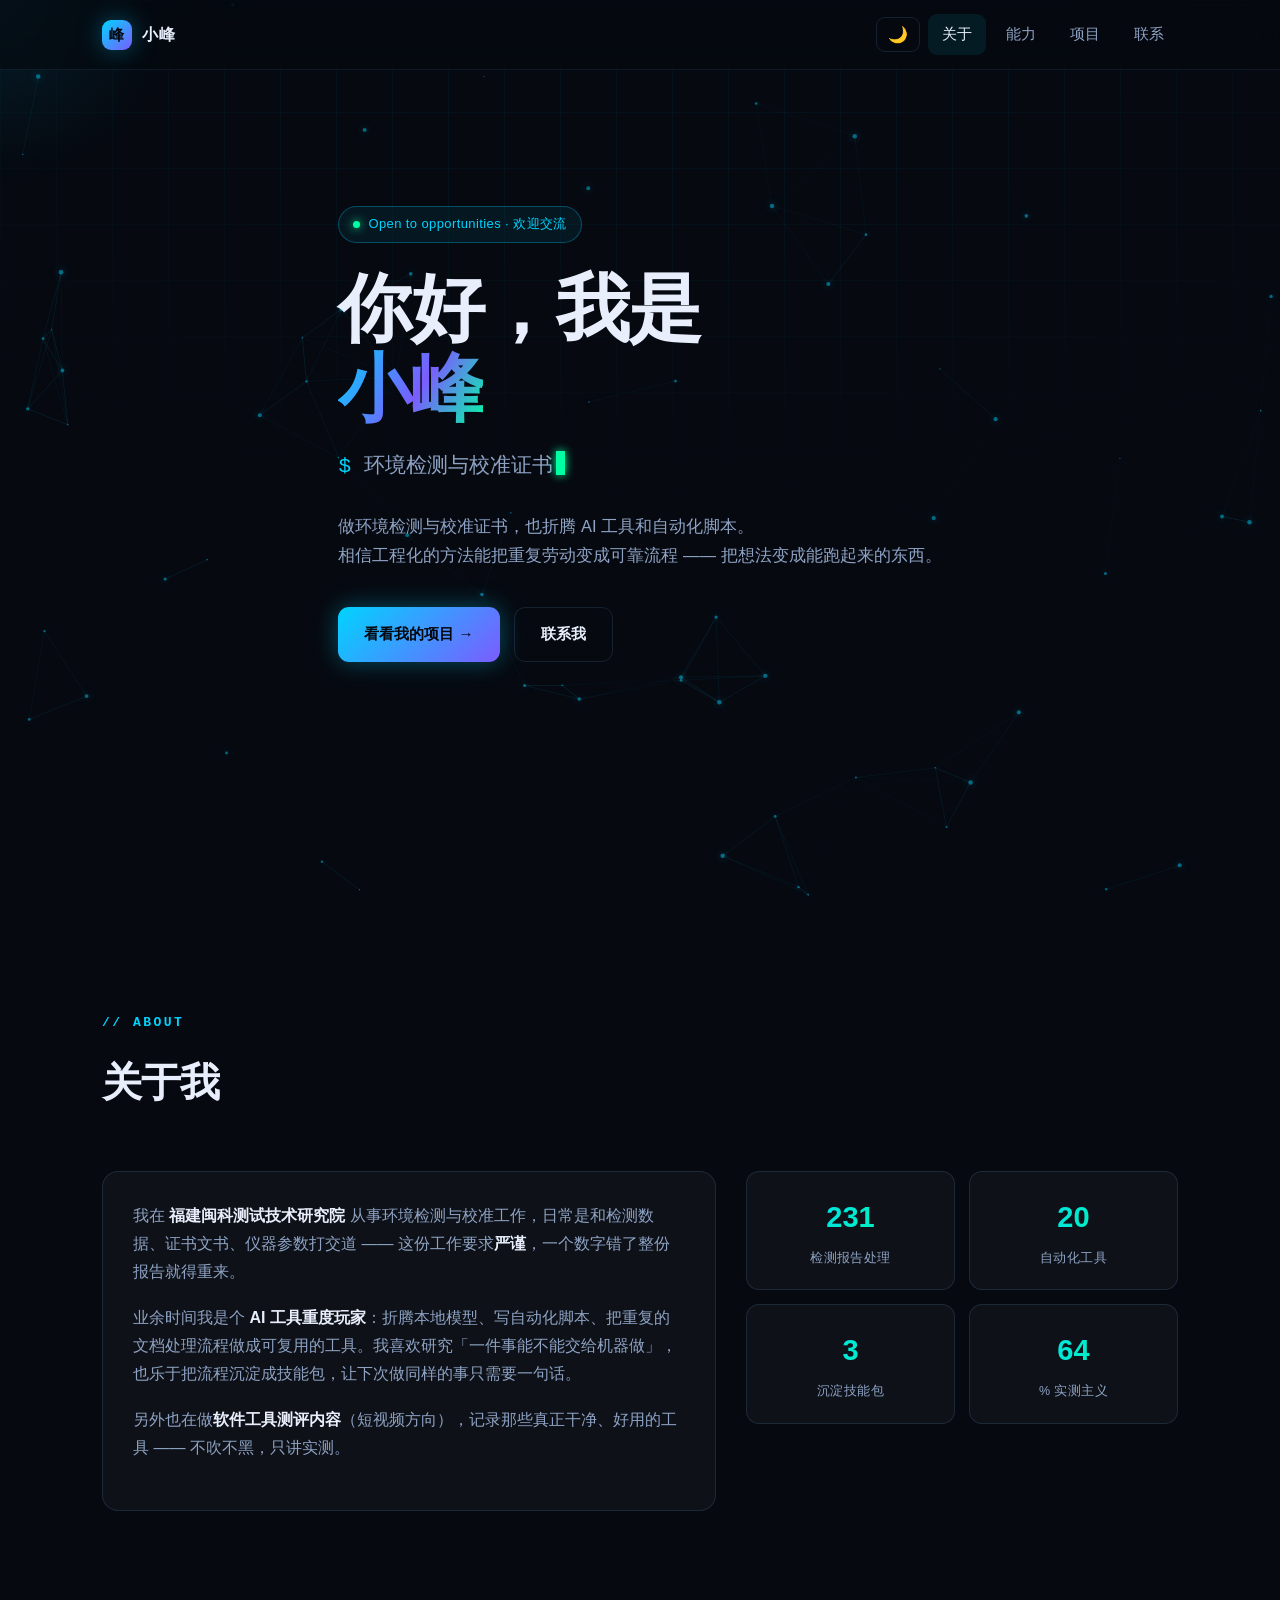
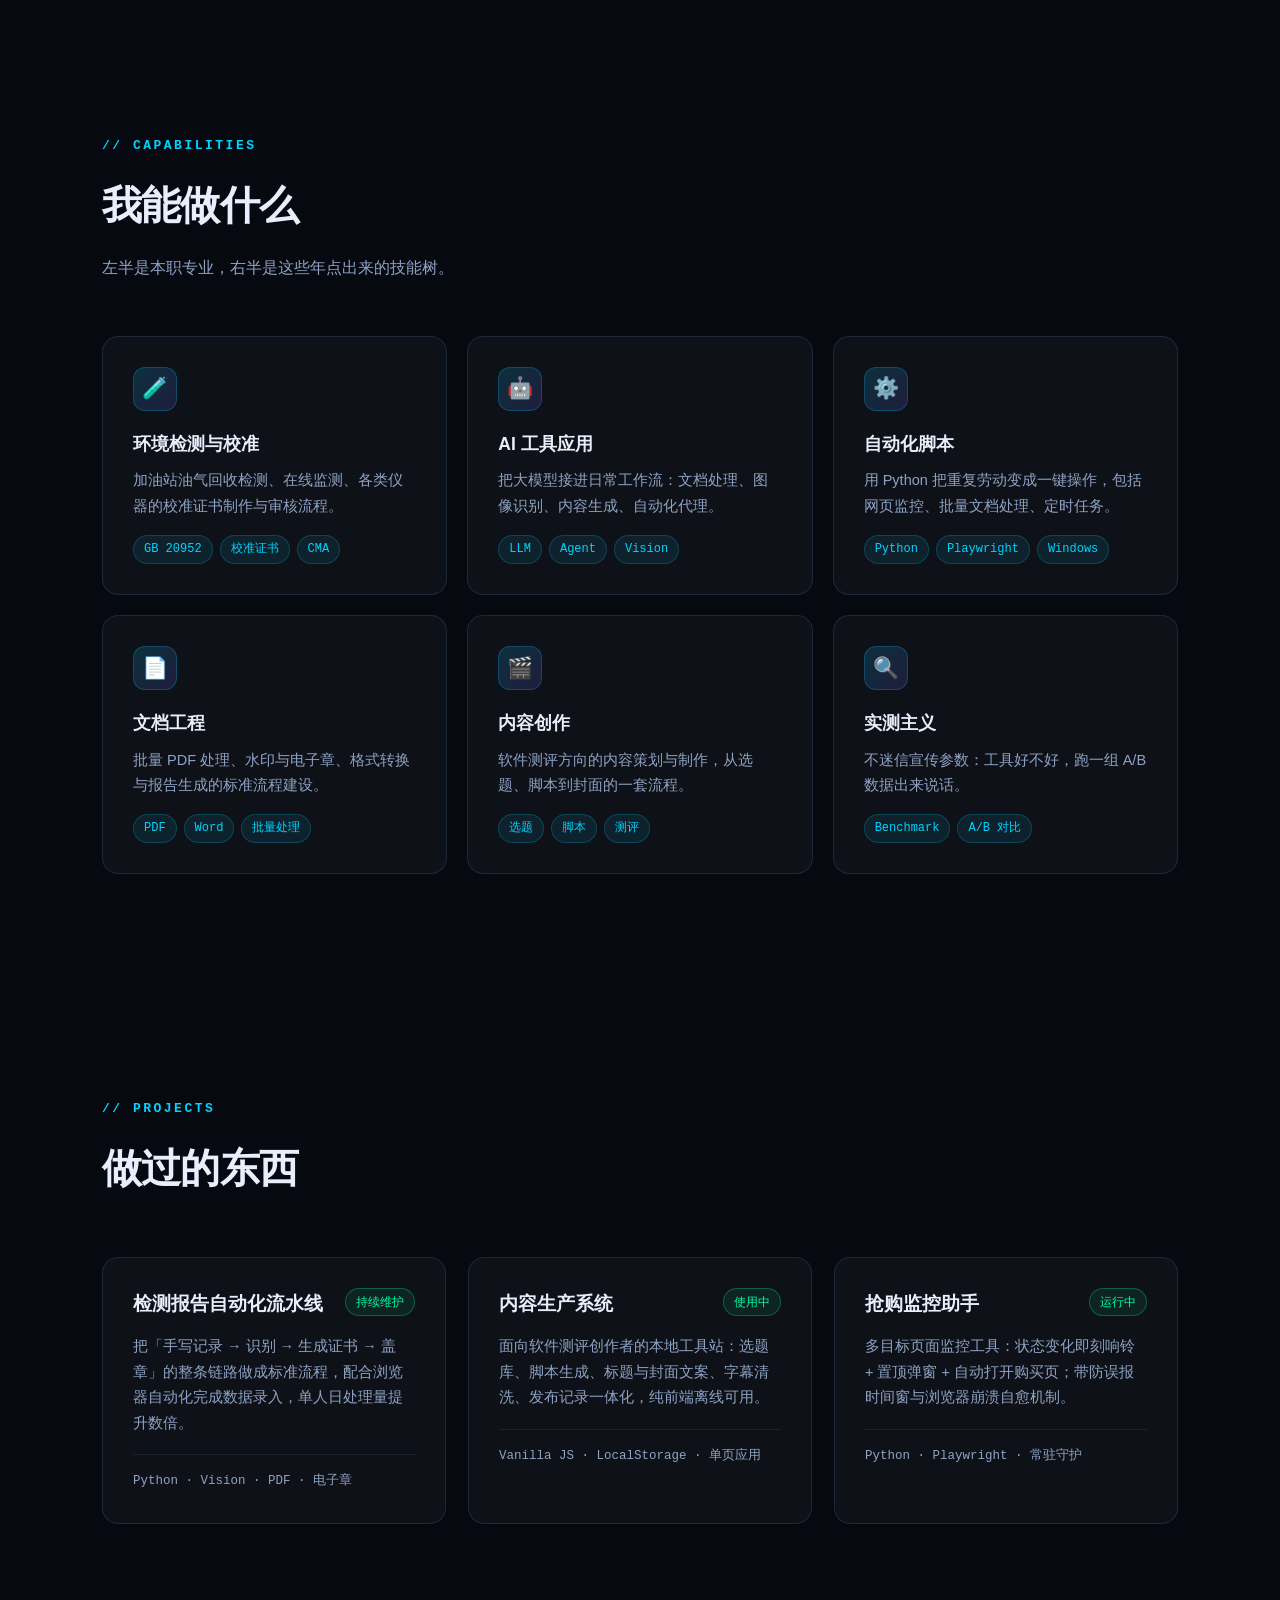
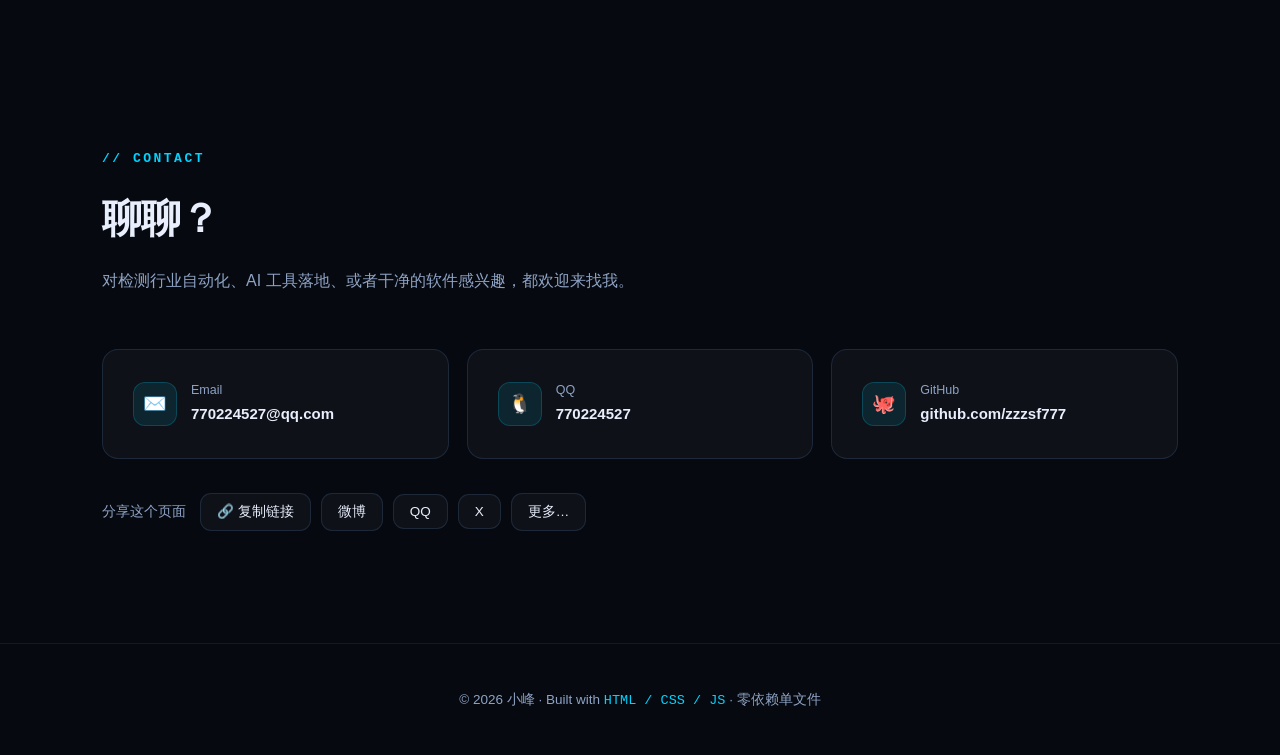
==== index.html @ 06a6c721 "feat: batch1 - real contact, back-to-top, share buttons, theme toggle, preloader" ====
<!doctype html>
<html lang="zh-CN">
<head>
<meta charset="utf-8">
<meta name="viewport" content="width=device-width, initial-scale=1">
<!-- ============================================================
     修改第 1 处：浏览器标签标题 + 搜索描述
     ============================================================ -->
<title>小峰 · 个人主页</title>
<meta name="description" content="环境检测工程师 · AI 工具实践者 · 内容创作者">
<meta name="theme-color" content="#060910">
<meta property="og:type" content="website">
<meta property="og:title" content="小峰 · 个人主页">
<meta property="og:description" content="环境检测工程师 · AI 工具实践者 · 内容创作者">
<meta name="twitter:card" content="summary">
<link rel="icon" href="data:image/svg+xml,<svg xmlns='http://www.w3.org/2000/svg' viewBox='0 0 100 100'><defs><linearGradient id='g' x1='0' y1='0' x2='1' y2='1'><stop offset='0' stop-color='%2300d4ff'/><stop offset='1' stop-color='%237b5cff'/></linearGradient></defs><rect width='100' height='100' rx='22' fill='url(%23g)'/><text x='50' y='73' font-size='64' font-family='Arial,sans-serif' font-weight='bold' text-anchor='middle' fill='%230a0e1a'>F</text></svg>">

<style>
/* ============================================================
   配色：改这里可以一键换主题色
   ============================================================ */
:root{
  --bg:#060910;
  --bg-soft:#0b1120;
  --card:rgba(255,255,255,.035);
  --card-brd:rgba(120,180,255,.14);
  --txt:#e8eefc;
  --txt-dim:#8ea3c4;
  --c1:#00d4ff;      /* 主色：青蓝 */
  --c2:#7b5cff;      /* 副色：紫 */
  --c3:#00ffa3;      /* 点缀：荧光绿 */
  --glow:0 0 24px rgba(0,212,255,.35);
  --radius:16px;
}
*{margin:0;padding:0;box-sizing:border-box}
html{scroll-behavior:smooth}
body{
  background:var(--bg);color:var(--txt);
  font-family:-apple-system,BlinkMacSystemFont,"Segoe UI","Microsoft YaHei","PingFang SC",sans-serif;
  line-height:1.75;overflow-x:hidden;position:relative;
}
canvas#bg{position:fixed;inset:0;z-index:0;opacity:.75}
.grid-overlay{
  position:fixed;inset:0;z-index:0;pointer-events:none;
  background-image:linear-gradient(rgba(0,212,255,.045) 1px,transparent 1px),
                   linear-gradient(90deg,rgba(0,212,255,.045) 1px,transparent 1px);
  background-size:56px 56px;
  mask-image:radial-gradient(ellipse 80% 60% at 50% 0%,#000 40%,transparent 100%);
  -webkit-mask-image:radial-gradient(ellipse 80% 60% at 50% 0%,#000 40%,transparent 100%);
}
.cursor-glow{
  position:fixed;width:420px;height:420px;border-radius:50%;pointer-events:none;z-index:1;
  background:radial-gradient(circle,rgba(0,212,255,.10),transparent 62%);
  transform:translate(-50%,-50%);transition:opacity .4s;
}
/* 顶部滚动进度条 */
.progress{position:fixed;top:0;left:0;height:2px;z-index:99;
  background:linear-gradient(90deg,var(--c1),var(--c2));width:0;
  box-shadow:0 0 12px rgba(0,212,255,.7)}
/* 导航 */
header{position:fixed;top:0;left:0;right:0;z-index:50;
  backdrop-filter:blur(14px);-webkit-backdrop-filter:blur(14px);
  background:rgba(6,9,16,.62);border-bottom:1px solid rgba(120,180,255,.10)}
nav{max-width:1120px;margin:0 auto;padding:14px 22px;display:flex;align-items:center;justify-content:space-between}
.logo{display:flex;align-items:center;gap:10px;font-weight:700;letter-spacing:.5px}
.logo .mark{width:30px;height:30px;border-radius:9px;display:grid;place-items:center;
  background:linear-gradient(135deg,var(--c1),var(--c2));color:#04070d;font-weight:900;font-size:15px;
  box-shadow:var(--glow)}
.nav-links{display:flex;gap:6px}
.nav-links a{color:var(--txt-dim);text-decoration:none;font-size:14.5px;padding:8px 14px;border-radius:9px;
  transition:.25s;position:relative}
.nav-links a:hover,.nav-links a.active{color:var(--txt);background:rgba(0,212,255,.09)}
.wrap{max-width:1120px;margin:0 auto;padding:0 22px;position:relative;z-index:2}
section{padding:112px 0;position:relative}
/* Hero */
.hero{min-height:100vh;display:flex;align-items:center;padding-top:80px}
.badge{display:inline-flex;align-items:center;gap:8px;font-size:13px;color:var(--c1);
  border:1px solid rgba(0,212,255,.30);background:rgba(0,212,255,.07);
  padding:6px 14px;border-radius:999px;margin-bottom:26px;letter-spacing:.4px}
.badge .dot{width:7px;height:7px;border-radius:50%;background:var(--c3);
  box-shadow:0 0 10px var(--c3);animation:pulse 2s infinite}
@keyframes pulse{0%,100%{opacity:1}50%{opacity:.35}}
h1{font-size:clamp(42px,7vw,74px);line-height:1.08;font-weight:800;letter-spacing:-1.5px}
h1 .grad{background:linear-gradient(120deg,var(--c1),var(--c2) 55%,var(--c3));
  -webkit-background-clip:text;background-clip:text;-webkit-text-fill-color:transparent}
.typed-line{margin-top:20px;font-size:clamp(16px,2.4vw,21px);color:var(--txt-dim);
  font-family:ui-monospace,SFMono-Regular,Menlo,Consolas,monospace;min-height:34px}
.typed-line .prompt{color:var(--c1)}
.caret{display:inline-block;width:9px;height:1.15em;background:var(--c3);vertical-align:-3px;
  margin-left:3px;animation:blink 1s steps(1) infinite;box-shadow:0 0 10px var(--c3)}
@keyframes blink{50%{opacity:0}}
.hero p.lead{margin-top:26px;max-width:620px;color:var(--txt-dim);font-size:16.5px}
.cta{margin-top:38px;display:flex;gap:14px;flex-wrap:wrap}
.btn{padding:13px 26px;border-radius:11px;text-decoration:none;font-size:15px;font-weight:600;
  transition:.28s;display:inline-flex;align-items:center;gap:9px;cursor:pointer;border:none;font-family:inherit}
.btn-primary{background:linear-gradient(135deg,var(--c1),var(--c2));color:#04070d;box-shadow:var(--glow)}
.btn-primary:hover{transform:translateY(-3px);box-shadow:0 0 34px rgba(0,212,255,.55)}
.btn-ghost{background:transparent;color:var(--txt);border:1px solid var(--card-brd)}
.btn-ghost:hover{border-color:var(--c1);color:var(--c1);transform:translateY(-3px)}
/* 通用标题 */
.sec-head{margin-bottom:54px}
.sec-tag{font-size:13px;letter-spacing:2.5px;color:var(--c1);text-transform:uppercase;font-weight:700;
  font-family:ui-monospace,monospace}
h2{font-size:clamp(28px,4.2vw,40px);font-weight:800;margin-top:12px;letter-spacing:-.8px}
.sec-head p{color:var(--txt-dim);margin-top:14px;max-width:600px}
/* 卡片通用 */
.card{background:var(--card);border:1px solid var(--card-brd);border-radius:var(--radius);
  padding:30px;transition:.35s;position:relative;overflow:hidden}
.card::before{content:"";position:absolute;inset:0;border-radius:inherit;opacity:0;transition:.35s;
  background:radial-gradient(340px circle at var(--mx,50%) var(--my,50%),rgba(0,212,255,.11),transparent 62%)}
.card:hover::before{opacity:1}
.card:hover{border-color:rgba(0,212,255,.42);transform:translateY(-5px)}
/* 关于 */
.about-grid{display:grid;grid-template-columns:1.35fr .95fr;gap:30px;align-items:start}
.about-text p{color:var(--txt-dim);margin-bottom:18px}
.about-text strong{color:var(--txt);font-weight:600}
.stats{display:grid;grid-template-columns:1fr 1fr;gap:14px}
.stat{background:var(--card);border:1px solid var(--card-brd);border-radius:13px;padding:20px;text-align:center}
.stat .num{font-size:29px;font-weight:800;
  background:linear-gradient(120deg,var(--c1),var(--c3));-webkit-background-clip:text;background-clip:text;
  -webkit-text-fill-color:transparent}
.stat .lab{font-size:12.5px;color:var(--txt-dim);margin-top:5px;letter-spacing:.4px}
/* 技能网格 */
.skills{display:grid;grid-template-columns:repeat(auto-fit,minmax(255px,1fr));gap:20px}
.skill .ico{width:44px;height:44px;border-radius:12px;display:grid;place-items:center;margin-bottom:18px;
  background:linear-gradient(135deg,rgba(0,212,255,.16),rgba(123,92,255,.16));
  border:1px solid rgba(0,212,255,.22);font-size:21px}
.skill h3{font-size:17.5px;margin-bottom:9px;font-weight:700}
.skill p{color:var(--txt-dim);font-size:14.5px}
.tags{margin-top:16px;display:flex;gap:7px;flex-wrap:wrap}
.tag{font-size:12px;color:var(--c1);background:rgba(0,212,255,.09);border:1px solid rgba(0,212,255,.20);
  padding:3px 10px;border-radius:999px;font-family:ui-monospace,monospace}
/* 项目 */
.projects{display:grid;grid-template-columns:repeat(auto-fit,minmax(300px,1fr));gap:22px}
.proj .head{display:flex;justify-content:space-between;align-items:start;gap:12px;margin-bottom:14px}
.proj h3{font-size:18.5px;font-weight:700}
.proj .status{font-size:11.5px;color:var(--c3);border:1px solid rgba(0,255,163,.28);
  background:rgba(0,255,163,.08);padding:3px 10px;border-radius:999px;white-space:nowrap}
.proj p{color:var(--txt-dim);font-size:14.5px}
.proj .stack{margin-top:18px;padding-top:16px;border-top:1px solid rgba(120,180,255,.11);
  font-size:12.5px;color:var(--txt-dim);font-family:ui-monospace,monospace}
/* 联系 */
.contact-grid{display:grid;grid-template-columns:repeat(auto-fit,minmax(230px,1fr));gap:18px;margin-top:34px}
.contact-item{display:flex;align-items:center;gap:14px;text-decoration:none;color:inherit}
.contact-item .ci{width:44px;height:44px;border-radius:12px;display:grid;place-items:center;font-size:19px;
  background:rgba(0,212,255,.10);border:1px solid rgba(0,212,255,.20)}
.contact-item .cl{font-size:12.5px;color:var(--txt-dim)}
.contact-item .cv{font-size:15px;font-weight:600}
/* 页脚 */
footer{border-top:1px solid rgba(120,180,255,.10);padding:44px 0;text-align:center;
  color:var(--txt-dim);font-size:13.5px;position:relative;z-index:2}
footer .mono{font-family:ui-monospace,monospace;color:var(--c1)}
/* 滚动出现 */
.reveal{opacity:0;transform:translateY(34px);transition:opacity .8s cubic-bezier(.16,1,.3,1),transform .8s cubic-bezier(.16,1,.3,1)}
.reveal.in{opacity:1;transform:none}
/* 响应式 */
/* 移动端汉堡菜单 */
.nav-toggle{display:none;background:none;border:1px solid var(--card-brd);border-radius:9px;
  padding:8px 10px;cursor:pointer;flex-direction:column;gap:4px;align-items:center;
  transition:border-color .25s}
.nav-toggle span{display:block;width:18px;height:2px;background:var(--txt);border-radius:2px;
  transition:transform .25s,opacity .25s}
.nav-toggle.open{border-color:var(--c1)}
.nav-toggle.open span:nth-child(1){transform:translateY(6px) rotate(45deg)}
.nav-toggle.open span:nth-child(2){opacity:0}
.nav-toggle.open span:nth-child(3){transform:translateY(-6px) rotate(-45deg)}
@media(max-width:860px){
  .about-grid{grid-template-columns:1fr}
  .nav-toggle{display:flex}
  .nav-links{position:fixed;top:58px;left:0;right:0;flex-direction:column;gap:2px;
    background:rgba(6,9,16,.97);backdrop-filter:blur(16px);-webkit-backdrop-filter:blur(16px);
    border-bottom:1px solid var(--card-brd);padding:12px 18px 18px;
    transform:translateY(-14px);opacity:0;pointer-events:none;transition:.28s}
  .nav-links.open{transform:none;opacity:1;pointer-events:auto}
  .nav-links a{padding:13px 14px;font-size:15.5px}
  section{padding:82px 0}
  .cursor-glow{display:none}
}

/* ==================== 批1 新增样式 ==================== */
/* 首屏加载动画 */
.loader{position:fixed;inset:0;z-index:999;background:var(--bg);display:grid;place-items:center;
  transition:opacity .65s ease,visibility .65s}
.loader.hide{opacity:0;visibility:hidden}
.loader-inner{text-align:center}
.loader-mark{width:74px;height:74px;margin:0 auto 20px;border-radius:20px;display:grid;place-items:center;
  font-size:36px;font-weight:900;color:#04070d;letter-spacing:-1px;
  background:linear-gradient(135deg,var(--c1),var(--c2));box-shadow:0 0 44px rgba(0,212,255,.45);
  animation:loaderPulse 1.4s ease-in-out infinite}
@keyframes loaderPulse{0%,100%{transform:scale(1);opacity:1}50%{transform:scale(.93);opacity:.75}}
.loader-bar{width:170px;height:3px;background:rgba(120,180,255,.16);border-radius:3px;overflow:hidden;margin:0 auto}
.loader-bar span{display:block;height:100%;width:0;
  background:linear-gradient(90deg,var(--c1),var(--c2),var(--c3));animation:loaderFill 1.1s ease-out forwards}
@keyframes loaderFill{to{width:100%}}
.loader-tip{margin-top:14px;font-size:11.5px;letter-spacing:3.5px;color:var(--txt-dim);
  font-family:ui-monospace,monospace}

/* 回到顶部 */
.to-top{position:fixed;right:26px;bottom:26px;width:48px;height:48px;border-radius:14px;border:none;
  background:linear-gradient(135deg,var(--c1),var(--c2));color:#04070d;font-size:21px;font-weight:800;
  cursor:pointer;opacity:0;pointer-events:none;transform:translateY(16px);transition:.32s;
  z-index:45;box-shadow:var(--glow)}
.to-top.show{opacity:1;pointer-events:auto;transform:none}
.to-top:hover{transform:translateY(-3px)}

/* 主题切换 */
.theme-toggle{background:none;border:1px solid var(--card-brd);border-radius:9px;padding:7px 11px;
  font-size:16px;cursor:pointer;color:var(--txt);transition:.25s;margin-left:auto;margin-right:8px}
.theme-toggle:hover{border-color:var(--c1)}

/* 分享按钮组 */
.share-row{margin-top:34px;display:flex;align-items:center;gap:10px;flex-wrap:wrap}
.share-label{font-size:13.5px;color:var(--txt-dim);margin-right:4px}
.share-btn{background:var(--card);border:1px solid var(--card-brd);color:var(--txt);
  padding:9px 16px;border-radius:11px;font-size:13.5px;cursor:pointer;transition:.25s;font-family:inherit}
.share-btn:hover{border-color:var(--c1);color:var(--c1);transform:translateY(-2px)}

/* 浅色主题 */
body.light{
  --bg:#f4f7fc; --bg-soft:#e9eff8; --card:rgba(10,40,80,.035); --card-brd:rgba(20,90,180,.16);
  --txt:#0b1523; --txt-dim:#5b6b83;
  --c1:#0a7fd4; --c2:#5b3fd6; --c3:#00a878;
  --glow:0 0 22px rgba(10,127,212,.22);
}
body.light .grid-overlay{opacity:.55}
body.light .cursor-glow{background:radial-gradient(circle,rgba(10,127,212,.09),transparent 62%)}
body.light header{background:rgba(244,247,252,.82)}
body.light .loader-mark{color:#fff}
body.light .to-top,body.light .btn-primary{color:#fff}
body.light .logo .mark{color:#fff}
body.light .nav-links{background:rgba(244,247,252,.97)}
@media(max-width:860px){
  .to-top{right:16px;bottom:16px;width:44px;height:44px}
  .theme-toggle{margin-right:6px}
}
</style>
</head>
<body>

<canvas id="bg"></canvas>
<div class="grid-overlay"></div>
<div class="cursor-glow" id="glow"></div>
<div class="progress" id="prog"></div>

<!-- ============================================================
     导航：改文字 = 改下面的标签名
     ============================================================ -->
<header>
  <nav>
    <div class="logo"><span class="mark">峰</span><span>小峰</span></div>
    <button class="theme-toggle" id="themeToggle" aria-label="切换深浅主题" title="切换深浅主题">🌙</button>
    <button class="nav-toggle" id="navToggle" aria-label="打开菜单" aria-expanded="false">
      <span></span><span></span><span></span>
    </button>
    <div class="nav-links" id="navLinks">
      <a href="#about">关于</a>
      <a href="#skills">能力</a>
      <a href="#projects">项目</a>
      <a href="#contact">联系</a>
    </div>
  </nav>
</header>

<!-- ============================================================
     Hero 首屏
     ============================================================ -->
<section class="hero">
  <div class="wrap">
    <div class="badge"><span class="dot"></span>Open to opportunities · 欢迎交流</div>
    <h1>你好，我是<br><span class="grad">小峰</span></h1>

    <!-- 打字机：改下面的数组 = 改轮播的文字 -->
    <div class="typed-line"><span class="prompt">$</span> <span id="typed"></span><span class="caret"></span></div>

    <p class="lead">
      做环境检测与校准证书，也折腾 AI 工具和自动化脚本。<br>
      相信工程化的方法能把重复劳动变成可靠流程 —— 把想法变成能跑起来的东西。
    </p>

    <div class="cta">
      <!-- 改 href = 改按钮跳转；email 按钮建议改成 mailto:你的邮箱 -->
      <a class="btn btn-primary" href="#projects">看看我的项目 →</a>
      <a class="btn btn-ghost" href="#contact">联系我</a>
    </div>
  </div>
</section>

<!-- ============================================================
     关于
     ============================================================ -->
<section id="about">
  <div class="wrap">
    <div class="sec-head reveal">
      <div class="sec-tag">// About</div>
      <h2>关于我</h2>
    </div>
    <div class="about-grid">
      <div class="about-text card reveal">
        <p>我在 <strong>福建闽科测试技术研究院</strong> 从事环境检测与校准工作，日常是和检测数据、证书文书、仪器参数打交道 —— 这份工作要求<strong>严谨</strong>，一个数字错了整份报告就得重来。</p>
        <p>业余时间我是个 <strong>AI 工具重度玩家</strong>：折腾本地模型、写自动化脚本、把重复的文档处理流程做成可复用的工具。我喜欢研究「一件事能不能交给机器做」，也乐于把流程沉淀成技能包，让下次做同样的事只需要一句话。</p>
        <p>另外也在做<strong>软件工具测评内容</strong>（短视频方向），记录那些真正干净、好用的工具 —— 不吹不黑，只讲实测。</p>
      </div>
      <div class="stats reveal">
        <div class="stat"><div class="num" data-count="300">0</div><div class="lab">检测报告处理</div></div>
        <div class="stat"><div class="num" data-count="20">0</div><div class="lab">自动化工具</div></div>
        <div class="stat"><div class="num" data-count="3">0</div><div class="lab">沉淀技能包</div></div>
        <div class="stat"><div class="num" data-count="100">0</div><div class="lab">% 实测主义</div></div>
      </div>
    </div>
  </div>
</section>

<!-- ============================================================
     能力 / 技能
     ============================================================ -->
<section id="skills">
  <div class="wrap">
    <div class="sec-head reveal">
      <div class="sec-tag">// Capabilities</div>
      <h2>我能做什么</h2>
      <p>左半是本职专业，右半是这些年点出来的技能树。</p>
    </div>
    <div class="skills">
      <div class="card skill reveal">
        <div class="ico">🧪</div>
        <h3>环境检测与校准</h3>
        <p>加油站油气回收检测、在线监测、各类仪器的校准证书制作与审核流程。</p>
        <div class="tags"><span class="tag">GB 20952</span><span class="tag">校准证书</span><span class="tag">CMA</span></div>
      </div>
      <div class="card skill reveal">
        <div class="ico">🤖</div>
        <h3>AI 工具应用</h3>
        <p>把大模型接进日常工作流：文档处理、图像识别、内容生成、自动化代理。</p>
        <div class="tags"><span class="tag">LLM</span><span class="tag">Agent</span><span class="tag">Vision</span></div>
      </div>
      <div class="card skill reveal">
        <div class="ico">⚙️</div>
        <h3>自动化脚本</h3>
        <p>用 Python 把重复劳动变成一键操作，包括网页监控、批量文档处理、定时任务。</p>
        <div class="tags"><span class="tag">Python</span><span class="tag">Playwright</span><span class="tag">Windows</span></div>
      </div>
      <div class="card skill reveal">
        <div class="ico">📄</div>
        <h3>文档工程</h3>
        <p>批量 PDF 处理、水印与电子章、格式转换与报告生成的标准流程建设。</p>
        <div class="tags"><span class="tag">PDF</span><span class="tag">Word</span><span class="tag">批量处理</span></div>
      </div>
      <div class="card skill reveal">
        <div class="ico">🎬</div>
        <h3>内容创作</h3>
        <p>软件测评方向的内容策划与制作，从选题、脚本到封面的一套流程。</p>
        <div class="tags"><span class="tag">选题</span><span class="tag">脚本</span><span class="tag">测评</span></div>
      </div>
      <div class="card skill reveal">
        <div class="ico">🔍</div>
        <h3>实测主义</h3>
        <p>不迷信宣传参数：工具好不好，跑一组 A/B 数据出来说话。</p>
        <div class="tags"><span class="tag">Benchmark</span><span class="tag">A/B 对比</span></div>
      </div>
    </div>
  </div>
</section>

<!-- ============================================================
     项目
     ============================================================ -->
<section id="projects">
  <div class="wrap">
    <div class="sec-head reveal">
      <div class="sec-tag">// Projects</div>
      <h2>做过的东西</h2>
    </div>
    <div class="projects">
      <div class="card proj reveal">
        <div class="head"><h3>检测报告自动化流水线</h3><span class="status">持续维护</span></div>
        <p>把「手写记录 → 识别 → 生成证书 → 盖章」的整条链路做成标准流程，配合浏览器自动化完成数据录入，单人日处理量提升数倍。</p>
        <div class="stack">Python · Vision · PDF · 电子章</div>
      </div>
      <div class="card proj reveal">
        <div class="head"><h3>内容生产系统</h3><span class="status">使用中</span></div>
        <p>面向软件测评创作者的本地工具站：选题库、脚本生成、标题与封面文案、字幕清洗、发布记录一体化，纯前端离线可用。</p>
        <div class="stack">Vanilla JS · LocalStorage · 单页应用</div>
      </div>
      <div class="card proj reveal">
        <div class="head"><h3>抢购监控助手</h3><span class="status">运行中</span></div>
        <p>多目标页面监控工具：状态变化即刻响铃 + 置顶弹窗 + 自动打开购买页；带防误报时间窗与浏览器崩溃自愈机制。</p>
        <div class="stack">Python · Playwright · 常驻守护</div>
      </div>
    </div>
  </div>
</section>

<!-- ============================================================
     联系：改这里的文字与链接
     ============================================================ -->
<section id="contact">
  <div class="wrap">
    <div class="sec-head reveal">
      <div class="sec-tag">// Contact</div>
      <h2>聊聊？</h2>
      <p>对检测行业自动化、AI 工具落地、或者干净的软件感兴趣，都欢迎来找我。</p>
    </div>
    <div class="contact-grid">
      <a class="card contact-item reveal" href="mailto:770224527@qq.com">
        <div class="ci">✉️</div>
        <div><div class="cl">Email</div><div class="cv">770224527@qq.com</div></div>
      </a>
      <a class="card contact-item reveal" href="https://wpa.qq.com/msgrd?v=3&uin=770224527&site=qq&menu=yes" target="_blank" rel="noopener">
        <div class="ci">🐧</div>
        <div><div class="cl">QQ</div><div class="cv">770224527</div></div>
      </a>
      <a class="card contact-item reveal" href="https://github.com/zzzsf777" target="_blank" rel="noopener">
        <div class="ci">🐙</div>
        <div><div class="cl">GitHub</div><div class="cv">github.com/zzzsf777</div></div>
      </a>
    </div>

    <!-- 分享按钮组 -->
    <div class="share-row reveal">
      <span class="share-label">分享这个页面</span>
      <button class="share-btn" data-share="copy">🔗 复制链接</button>
      <button class="share-btn" data-share="weibo">微博</button>
      <button class="share-btn" data-share="qq">QQ</button>
      <button class="share-btn" data-share="x">X</button>
      <button class="share-btn" data-share="native">更多…</button>
    </div>
  </div>
</section>

<!-- 回到顶部 -->
<button class="to-top" id="toTop" aria-label="回到顶部" title="回到顶部">↑</button>

<!-- 首屏加载动画 -->
<div class="loader" id="loader">
  <div class="loader-inner">
    <div class="loader-mark">F</div>
    <div class="loader-bar"><span></span></div>
    <div class="loader-tip">LOADING</div>
  </div>
</div>

<footer>
  <div class="wrap">
    © <span id="yr"></span> 小峰 · Built with <span class="mono">HTML / CSS / JS</span> · 零依赖单文件
  </div>
</footer>

<script>
/* ============================================================
   粒子背景（科技感的核心）
   ============================================================ */
(function(){
  const c = document.getElementById('bg'), x = c.getContext('2d');
  let w, h, pts = [], mouse = {x:-9999, y:-9999};
  const COUNT = window.innerWidth < 768 ? 34 : 66;

  function resize(){ w = c.width = innerWidth; h = c.height = innerHeight; }
  function init(){
    pts = Array.from({length:COUNT}, () => ({
      x:Math.random()*w, y:Math.random()*h,
      vx:(Math.random()-.5)*.42, vy:(Math.random()-.5)*.42,
      r:Math.random()*1.7+.6
    }));
  }
  function draw(){
    x.clearRect(0,0,w,h);
    // 连线
    for(let i=0;i<pts.length;i++){
      for(let j=i+1;j<pts.length;j++){
        const dx=pts[i].x-pts[j].x, dy=pts[i].y-pts[j].y, d=Math.hypot(dx,dy);
        if(d<148){
          x.strokeStyle=`rgba(0,212,255,${(1-d/148)*.20})`;
          x.lineWidth=.9;
          x.beginPath(); x.moveTo(pts[i].x,pts[i].y); x.lineTo(pts[j].x,pts[j].y); x.stroke();
        }
      }
    }
    // 粒子 + 鼠标吸引
    pts.forEach(p=>{
      const dm=Math.hypot(p.x-mouse.x, p.y-mouse.y);
      if(dm<170){
        p.x += (mouse.x-p.x)*.0018; p.y += (mouse.y-p.y)*.0018;
        x.strokeStyle=`rgba(0,255,163,${(1-dm/170)*.30})`; x.lineWidth=.8;
        x.beginPath(); x.moveTo(p.x,p.y); x.lineTo(mouse.x,mouse.y); x.stroke();
      }
      p.x+=p.vx; p.y+=p.vy;
      if(p.x<0||p.x>w) p.vx*=-1;
      if(p.y<0||p.y>h) p.vy*=-1;
      x.beginPath(); x.arc(p.x,p.y,p.r,0,7);
      x.fillStyle='rgba(0,212,255,.62)';
      x.shadowColor='rgba(0,212,255,.85)'; x.shadowBlur=9;
      x.fill(); x.shadowBlur=0;
    });
    requestAnimationFrame(draw);
  }
  addEventListener('resize', ()=>{ resize(); init(); });
  addEventListener('mousemove', e=>{ mouse.x=e.clientX; mouse.y=e.clientY; });
  addEventListener('mouseleave', ()=>{ mouse.x=mouse.y=-9999; });
  resize(); init(); draw();
})();

/* 鼠标跟随光晕 */
(function(){
  const g = document.getElementById('glow');
  let tx=0, ty=0, cx=0, cy=0;
  addEventListener('mousemove', e=>{ tx=e.clientX; ty=e.clientY; });
  (function loop(){
    cx += (tx-cx)*.12; cy += (ty-cy)*.12;
    g.style.left = cx+'px'; g.style.top = cy+'px';
    requestAnimationFrame(loop);
  })();
})();

/* 打字机：改这个数组 = 改轮播文字 */
(function(){
  const words = [
    '环境检测与校准证书',
    'AI 工具自动化实践',
    '把重复劳动交给脚本',
    '实测主义 · 数据说话'
  ];
  const el = document.getElementById('typed');
  let wi=0, ci=0, del=false;
  (function tick(){
    const word = words[wi];
    el.textContent = del ? word.slice(0, --ci) : word.slice(0, ++ci);
    let d = del ? 42 : 92;
    if(!del && ci === word.length){ d = 1500; del = true; }
    else if(del && ci === 0){ del = false; wi = (wi+1)%words.length; d = 380; }
    setTimeout(tick, d);
  })();
})();

/* 滚动出现动画 */
(function(){
  const io = new IntersectionObserver((es)=>{
    es.forEach((e,i)=>{
      if(e.isIntersecting){
        setTimeout(()=>e.target.classList.add('in'), i*70);
        io.unobserve(e.target);
      }
    });
  }, {threshold:.12, rootMargin:'0px 0px -40px'});
  document.querySelectorAll('.reveal').forEach(el=>io.observe(el));
})();

/* 数字滚动 */
(function(){
  const io = new IntersectionObserver(es=>{
    es.forEach(e=>{
      if(!e.isIntersecting) return;
      const el = e.target, target = +el.dataset.count;
      let cur = 0, step = Math.max(1, Math.round(target/44));
      const t = setInterval(()=>{
        cur += step;
        if(cur >= target){ cur = target; clearInterval(t); }
        el.textContent = cur;
      }, 26);
      io.unobserve(el);
    });
  }, {threshold:.6});
  document.querySelectorAll('[data-count]').forEach(el=>io.observe(el));
})();

/* 滚动进度条 + 导航高亮 */
(function(){
  const prog = document.getElementById('prog');
  const links = [...document.querySelectorAll('.nav-links a')];
  const secs = links.map(a=>document.querySelector(a.getAttribute('href'))).filter(Boolean);
  function onScroll(){
    const st = scrollY, dh = document.documentElement.scrollHeight - innerHeight;
    prog.style.width = (dh>0 ? (st/dh)*100 : 0) + '%';
    let cur = secs[0];
    secs.forEach(s=>{ if(s.offsetTop - 140 <= st) cur = s; });
    links.forEach(a=>a.classList.toggle('active', a.getAttribute('href') === '#'+cur.id));
  }
  addEventListener('scroll', onScroll, {passive:true});
  onScroll();
})();

/* 卡片光斑跟随鼠标 */
document.querySelectorAll('.card').forEach(c=>{
  c.addEventListener('mousemove', e=>{
    const r = c.getBoundingClientRect();
    c.style.setProperty('--mx', (e.clientX-r.left)+'px');
    c.style.setProperty('--my', (e.clientY-r.top)+'px');
  });
});

/* 移动端菜单交互 */
(function(){
  const btn = document.getElementById('navToggle');
  const links = document.getElementById('navLinks');
  if(!btn || !links) return;
  btn.addEventListener('click', ()=>{
    const open = links.classList.toggle('open');
    btn.classList.toggle('open', open);
    btn.setAttribute('aria-expanded', open ? 'true' : 'false');
  });
  links.querySelectorAll('a').forEach(a=>a.addEventListener('click', ()=>{
    links.classList.remove('open');
    btn.classList.remove('open');
    btn.setAttribute('aria-expanded','false');
  }));
})();

document.getElementById('yr').textContent = new Date().getFullYear();

/* ==================== 批1 新增交互 ==================== */
/* 首屏加载动画 */
window.addEventListener('load', function(){
  const ld = document.getElementById('loader');
  if(ld){ setTimeout(()=>ld.classList.add('hide'), 420); }
  setTimeout(()=>{ if(ld && !ld.classList.contains('hide')) ld.classList.add('hide'); }, 2600);
});

/* 回到顶部 */
(function(){
  const btn = document.getElementById('toTop');
  if(!btn) return;
  addEventListener('scroll', ()=>{ btn.classList.toggle('show', scrollY > 520); }, {passive:true});
  btn.addEventListener('click', ()=>scrollTo({top:0, behavior:'smooth'}));
})();

/* 深浅色切换（记住选择） */
(function(){
  const btn = document.getElementById('themeToggle');
  const saved = localStorage.getItem('site-theme');
  if(saved === 'light'){ document.body.classList.add('light'); }
  if(btn){
    btn.textContent = document.body.classList.contains('light') ? '☀️' : '🌙';
    btn.addEventListener('click', ()=>{
      const light = document.body.classList.toggle('light');
      btn.textContent = light ? '☀️' : '🌙';
      localStorage.setItem('site-theme', light ? 'light' : 'dark');
    });
  }
})();

/* 分享按钮 */
(function(){
  const url = location.origin + location.pathname;
  const title = document.title;
  document.querySelectorAll('[data-share]').forEach(btn=>{
    btn.addEventListener('click', async ()=>{
      const kind = btn.dataset.share;
      if(kind === 'copy'){
        try{
          await navigator.clipboard.writeText(url);
          const t = btn.textContent; btn.textContent = '✓ 已复制';
          setTimeout(()=>btn.textContent = t, 1600);
        }catch(e){ prompt('复制这个链接：', url); }
      }else if(kind === 'weibo'){
        open('https://service.weibo.com/share/share.php?url=' + encodeURIComponent(url) +
             '&title=' + encodeURIComponent(title), '_blank');
      }else if(kind === 'qq'){
        open('https://connect.qq.com/widget/shareqq/index.html?url=' + encodeURIComponent(url) +
             '&title=' + encodeURIComponent(title), '_blank');
      }else if(kind === 'x'){
        open('https://twitter.com/intent/tweet?url=' + encodeURIComponent(url) +
             '&text=' + encodeURIComponent(title), '_blank');
      }else if(kind === 'native'){
        if(navigator.share){
          navigator.share({title:title, url:url}).catch(()=>{});
        }else{
          try{ await navigator.clipboard.writeText(url); alert('链接已复制，粘贴给朋友吧'); }
          catch(e){ prompt('复制这个链接：', url); }
        }
      }
    });
  });
})();
</script>
</body>
</html>
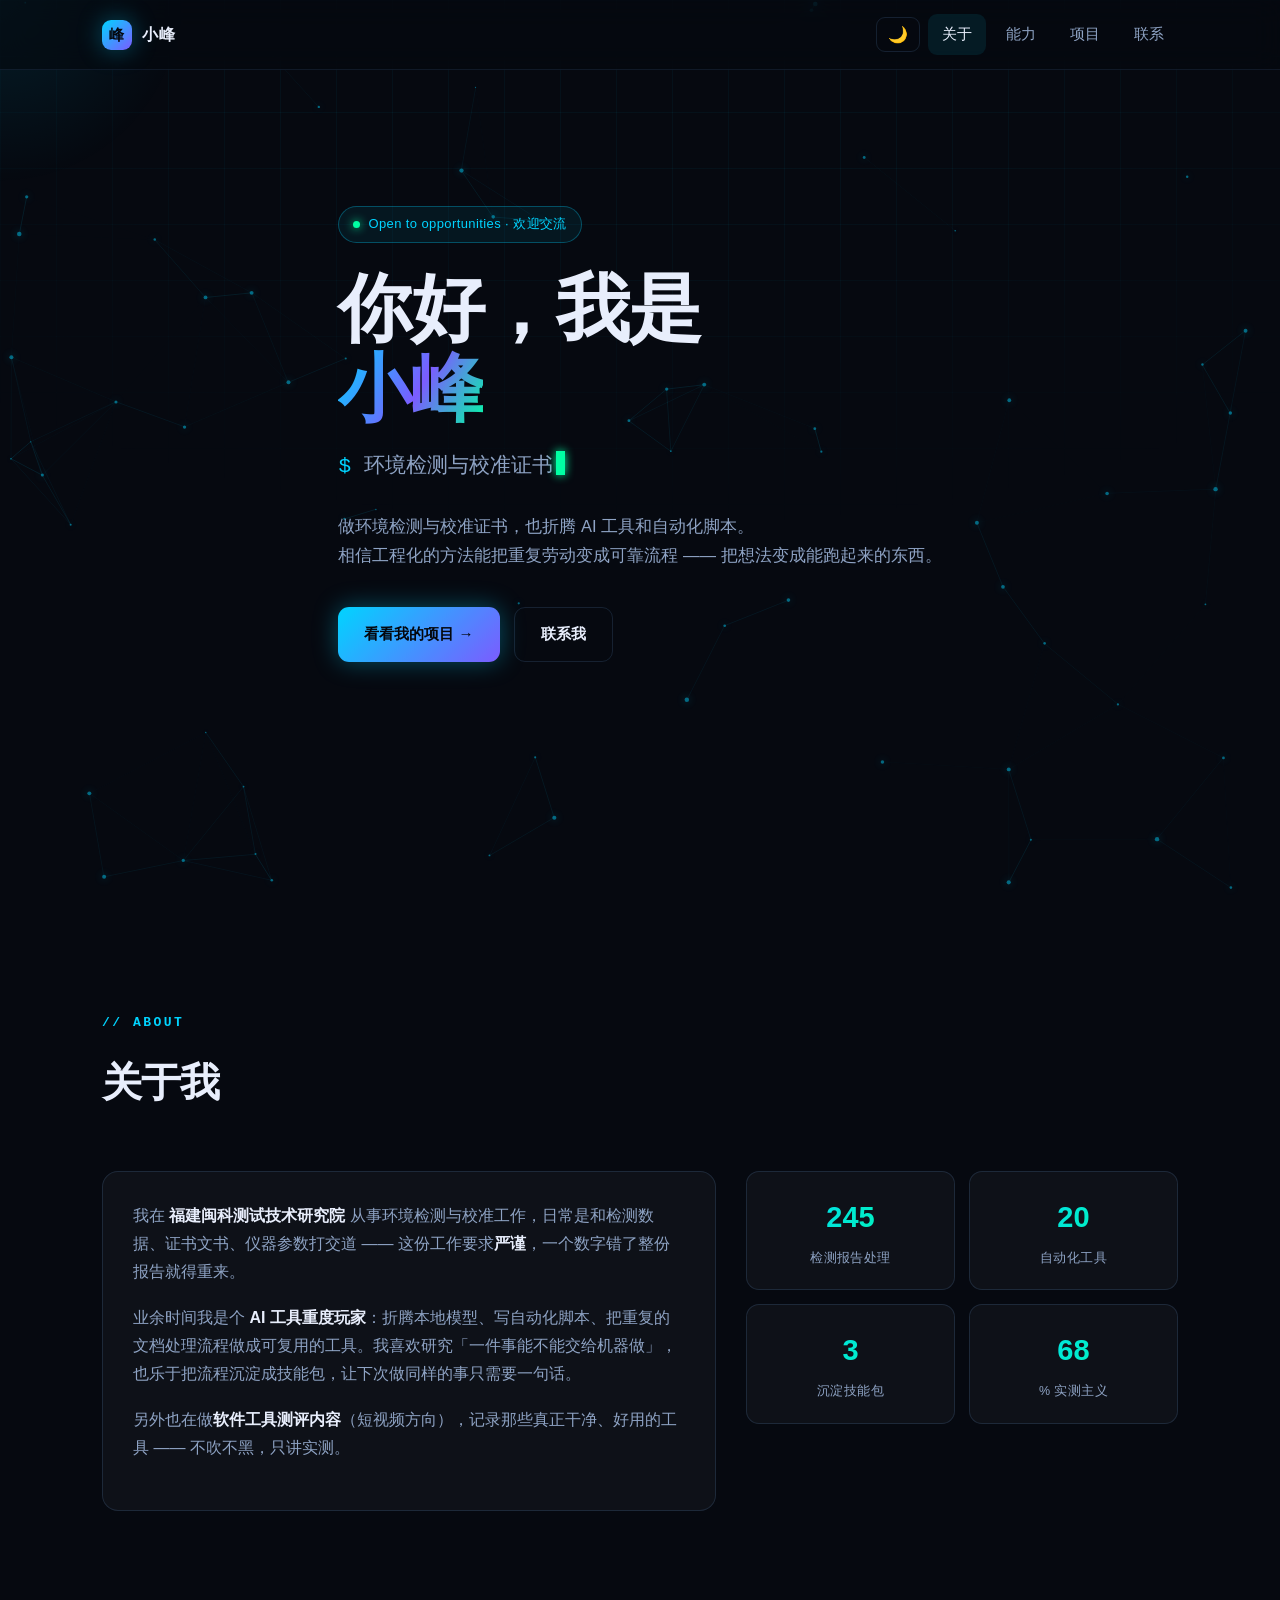
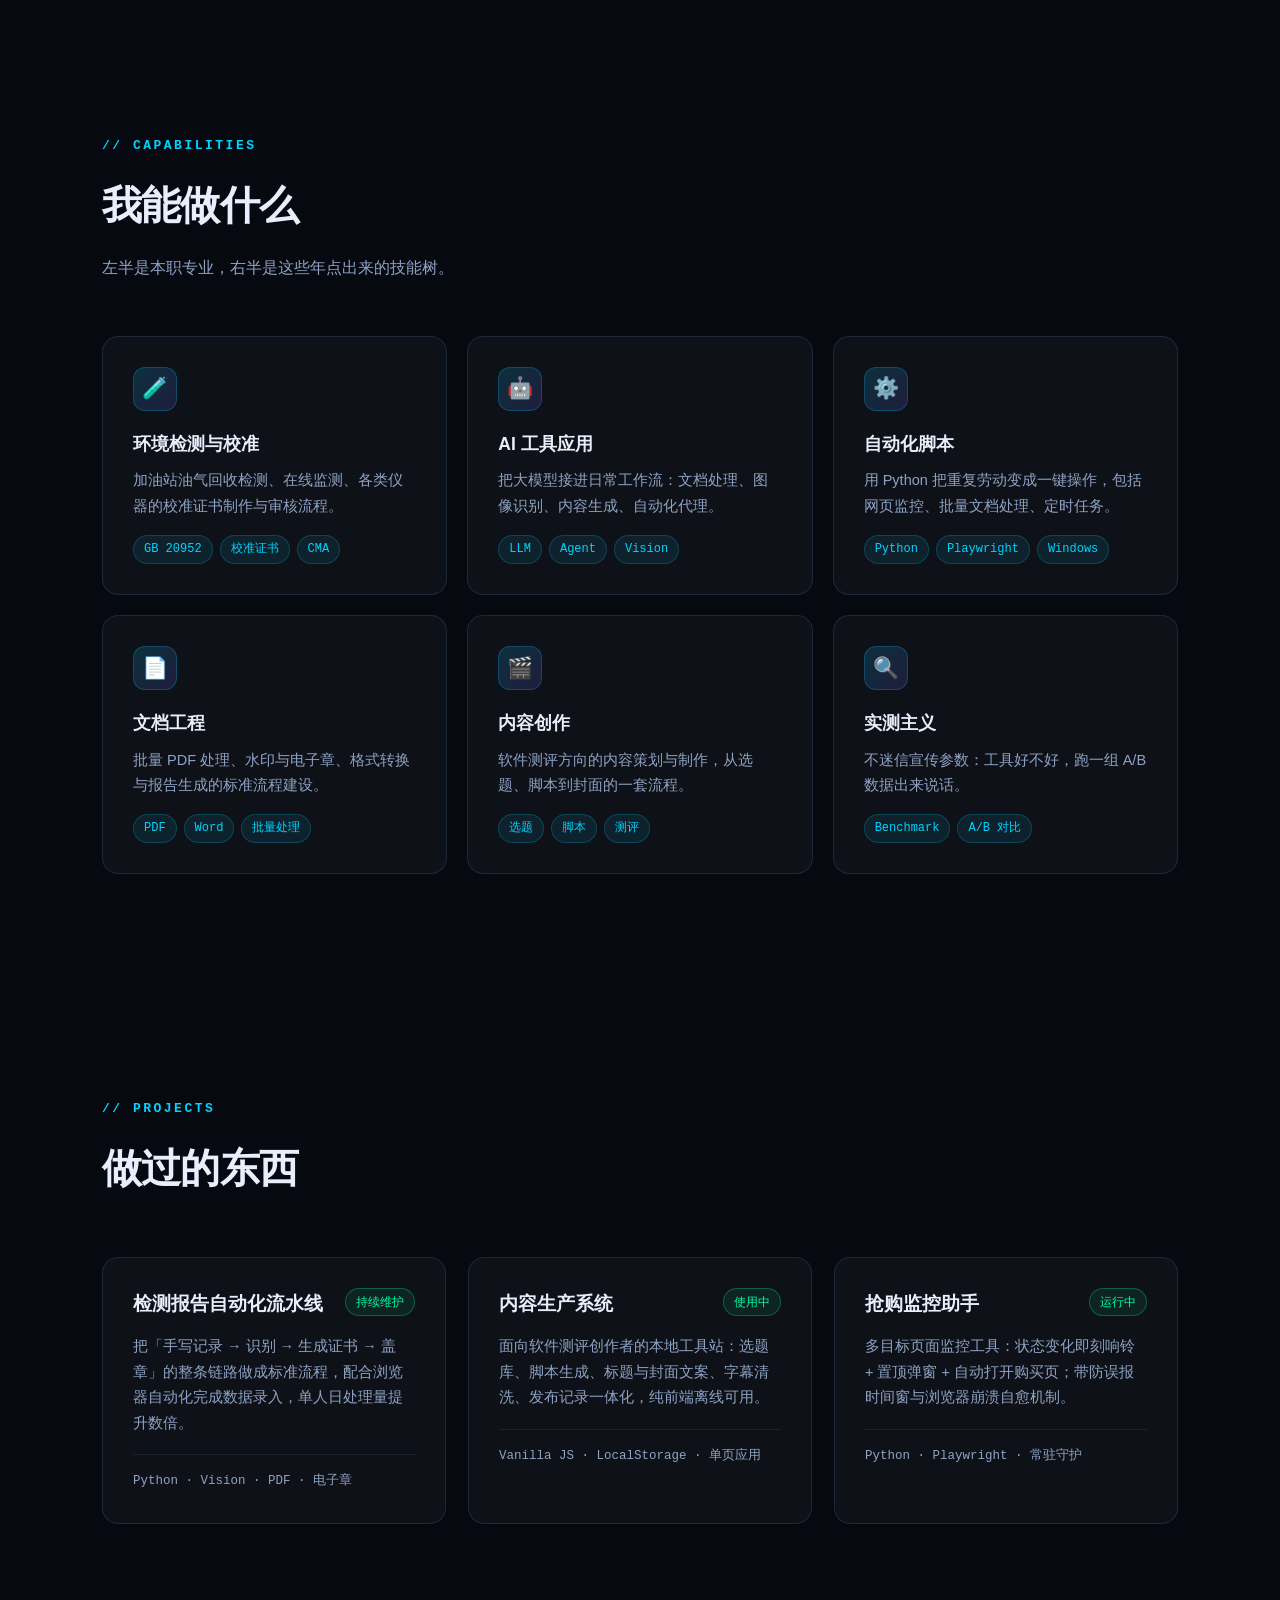
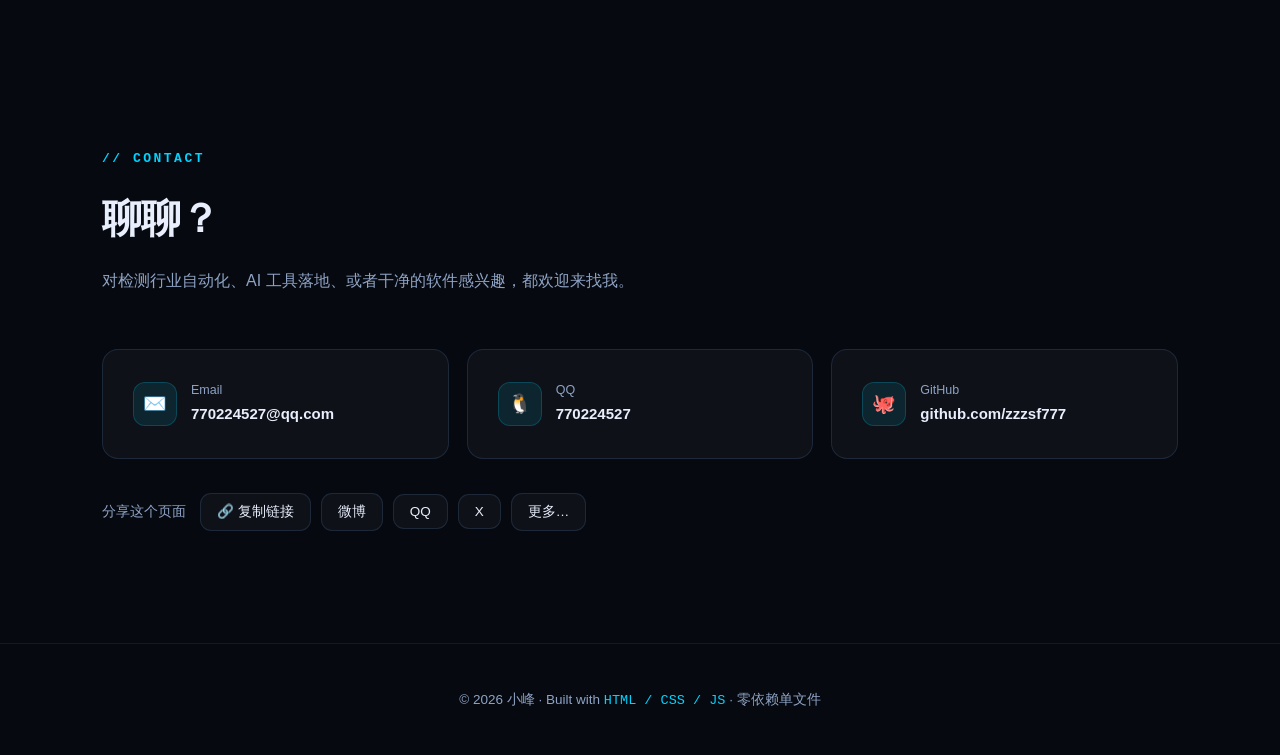
==== commit cbb3ab38: "feat: batch2 - OG share image, SEO (sitemap, robots, JSON-LD)" ====
--- a/index.html
+++ b/index.html
@@ -12,7 +12,15 @@
 <meta property="og:type" content="website">
 <meta property="og:title" content="小峰 · 个人主页">
 <meta property="og:description" content="环境检测工程师 · AI 工具实践者 · 内容创作者">
-<meta name="twitter:card" content="summary">
+<meta name="twitter:card" content="summary_large_image">
+<meta property="og:image" content="https://zzzsf777.pages.dev/og-image.png">
+<meta property="og:image:width" content="1200">
+<meta property="og:image:height" content="630">
+<meta property="og:image:alt" content="小峰 · 个人主页">
+<meta property="og:url" content="https://zzzsf777.pages.dev/">
+<meta property="og:site_name" content="小峰 · 个人主页">
+<meta name="twitter:image" content="https://zzzsf777.pages.dev/og-image.png">
+<link rel="canonical" href="https://zzzsf777.pages.dev/">
 <link rel="icon" href="data:image/svg+xml,<svg xmlns='http://www.w3.org/2000/svg' viewBox='0 0 100 100'><defs><linearGradient id='g' x1='0' y1='0' x2='1' y2='1'><stop offset='0' stop-color='%2300d4ff'/><stop offset='1' stop-color='%237b5cff'/></linearGradient></defs><rect width='100' height='100' rx='22' fill='url(%23g)'/><text x='50' y='73' font-size='64' font-family='Arial,sans-serif' font-weight='bold' text-anchor='middle' fill='%230a0e1a'>F</text></svg>">
 
 <style>
@@ -234,6 +242,20 @@
   .theme-toggle{margin-right:6px}
 }
 </style>
+<script type="application/ld+json">
+{
+  "@context": "https://schema.org",
+  "@type": "Person",
+  "name": "小峰",
+  "alternateName": "zzzsf777",
+  "url": "https://zzzsf777.pages.dev/",
+  "image": "https://zzzsf777.pages.dev/og-image.png",
+  "jobTitle": "环境检测工程师",
+  "description": "环境检测与校准工程师，AI 工具实践者与内容创作者，专注把重复劳动自动化。",
+  "knowsAbout": ["环境检测", "仪器校准", "AI 工具应用", "自动化脚本", "文档工程"],
+  "sameAs": ["https://github.com/zzzsf777"]
+}
+</script>
 </head>
 <body>
 
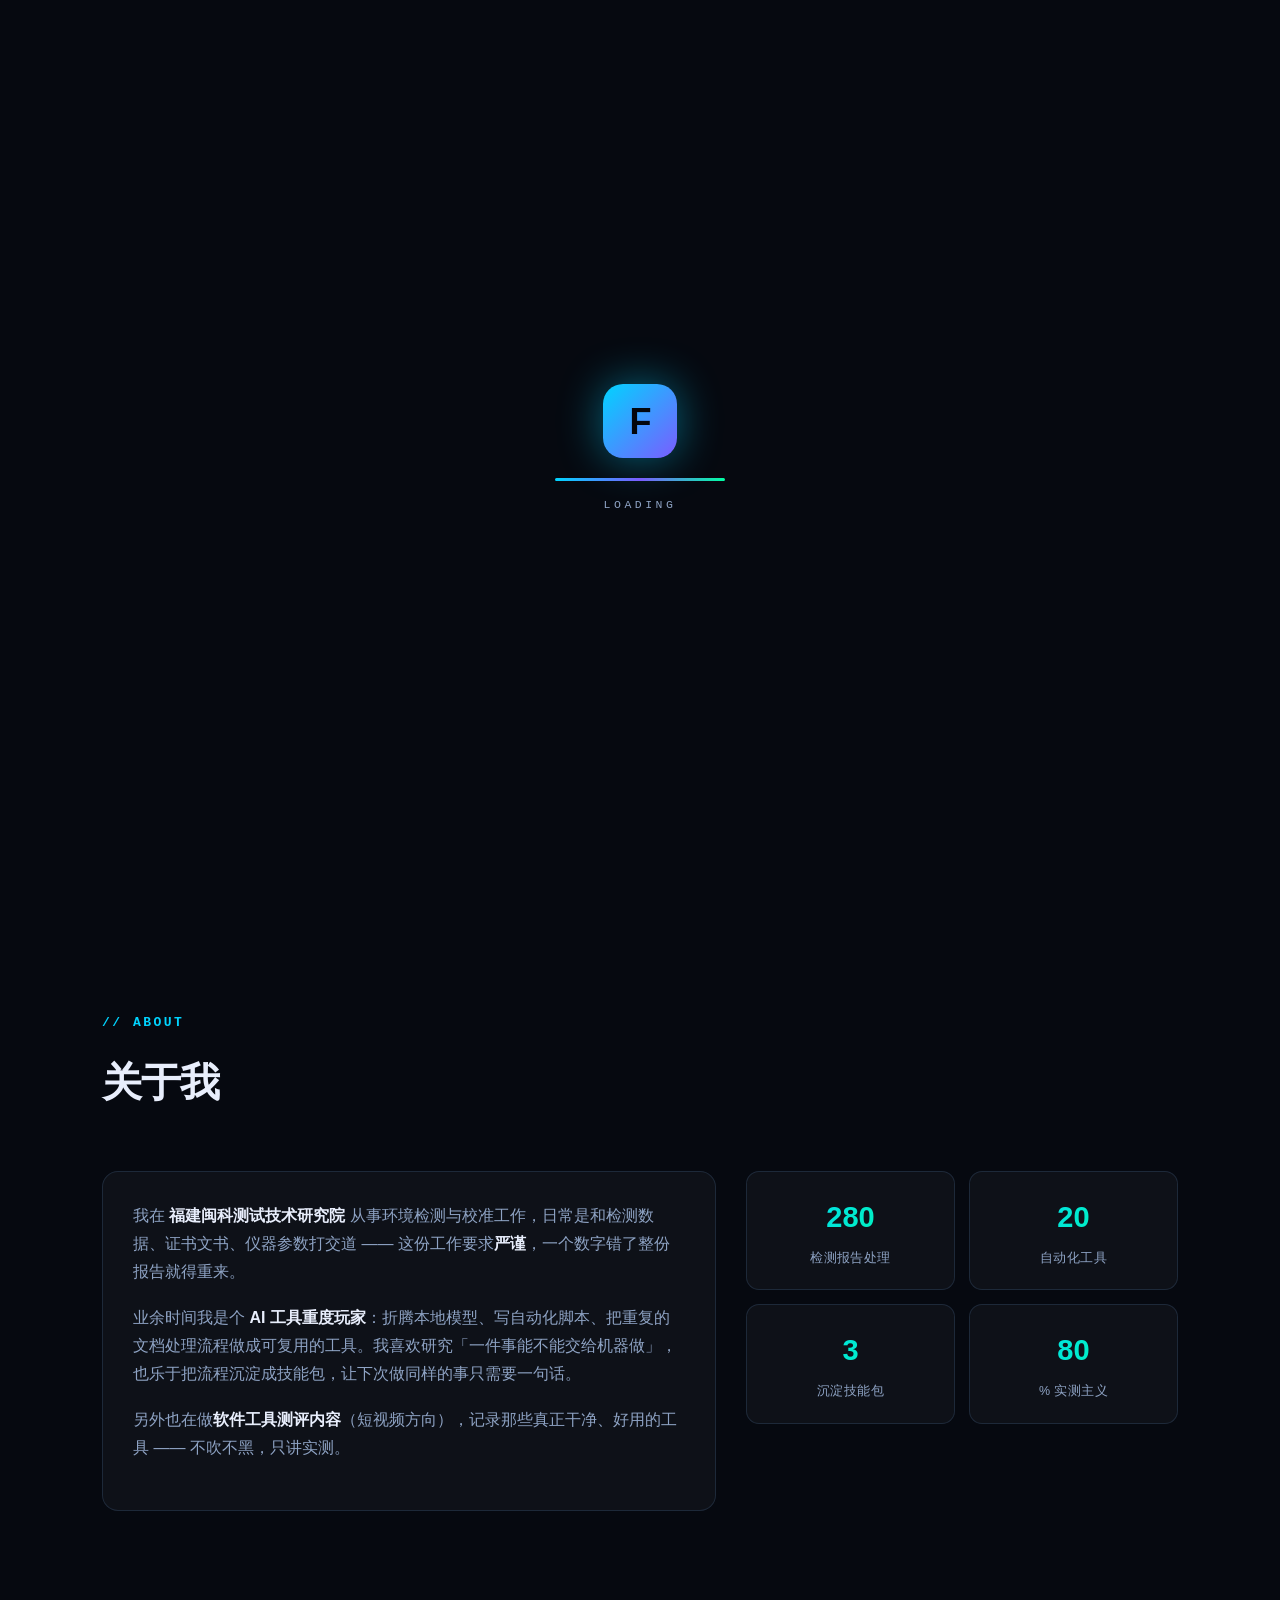
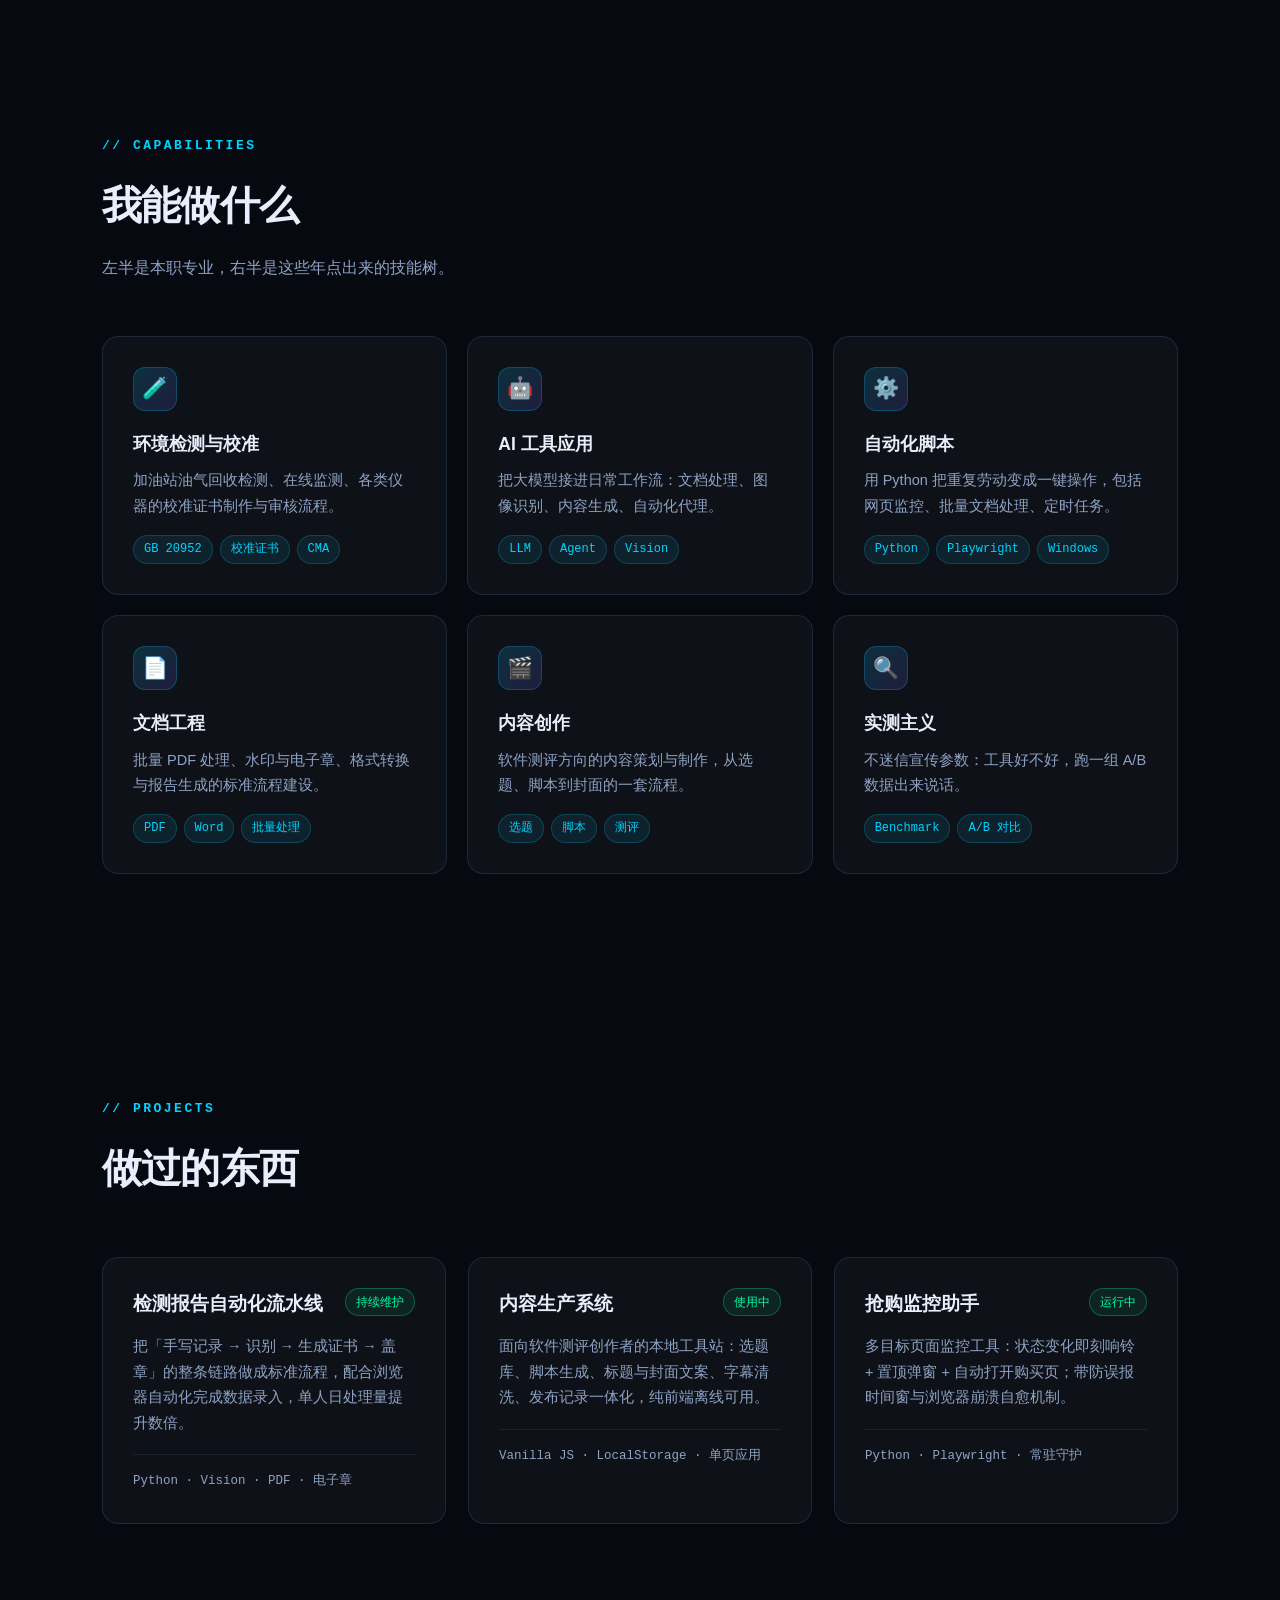
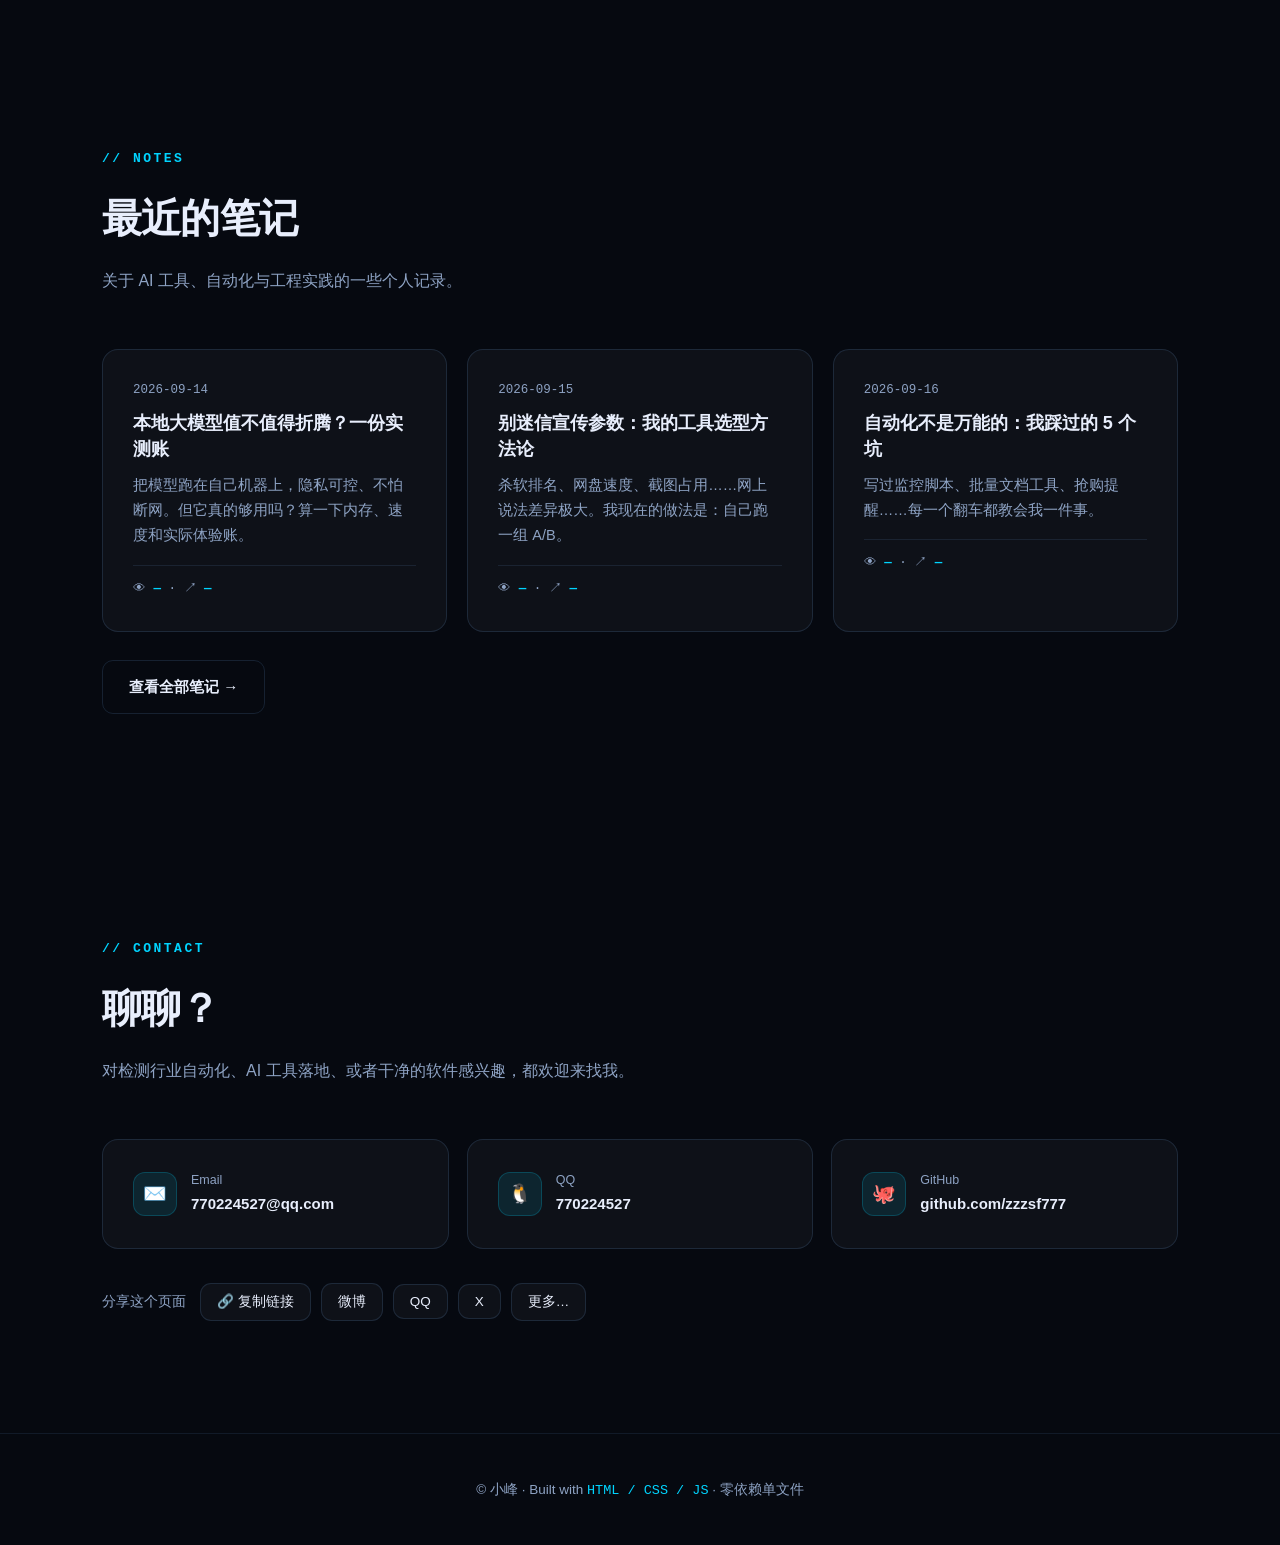
==== commit cdfbdf65: "feat: batch3 - blog section (4 posts) + read/share counters" ====
--- a/index.html
+++ b/index.html
@@ -223,6 +223,19 @@
   padding:9px 16px;border-radius:11px;font-size:13.5px;cursor:pointer;transition:.25s;font-family:inherit}
 .share-btn:hover{border-color:var(--c1);color:var(--c1);transform:translateY(-2px)}
 
+
+/* ==================== 笔记区（批3） ==================== */
+.notes-grid{display:grid;grid-template-columns:repeat(auto-fit,minmax(300px,1fr));gap:20px}
+.card.note{display:block;text-decoration:none;color:inherit}
+.note-date{font-size:12.5px;color:var(--txt-dim);font-family:ui-monospace,monospace;margin-bottom:9px}
+.card.note h3{font-size:18px;margin-bottom:10px;line-height:1.45}
+.card.note:hover h3{color:var(--c1)}
+.card.note p{color:var(--txt-dim);font-size:14.5px;margin:0}
+.note-foot{margin-top:16px;padding-top:13px;border-top:1px solid rgba(120,180,255,.11);
+  font-size:12.5px;color:var(--txt-dim);font-family:ui-monospace,monospace}
+.note-foot b{color:var(--c1);font-weight:700}
+.notes-more{margin-top:28px}
+
 /* 浅色主题 */
 body.light{
   --bg:#f4f7fc; --bg-soft:#e9eff8; --card:rgba(10,40,80,.035); --card-brd:rgba(20,90,180,.16);
@@ -278,6 +291,7 @@
       <a href="#about">关于</a>
       <a href="#skills">能力</a>
       <a href="#projects">项目</a>
+      <a href="/blog/">笔记</a>
       <a href="#contact">联系</a>
     </div>
   </nav>
@@ -408,6 +422,42 @@
         <p>多目标页面监控工具：状态变化即刻响铃 + 置顶弹窗 + 自动打开购买页；带防误报时间窗与浏览器崩溃自愈机制。</p>
         <div class="stack">Python · Playwright · 常驻守护</div>
       </div>
+    </div>
+  </div>
+</section>
+
+<!-- ============================================================
+     笔记（博客预览）
+     ============================================================ -->
+<section id="notes">
+  <div class="wrap">
+    <div class="sec-head reveal">
+      <div class="sec-tag">// Notes</div>
+      <h2>最近的笔记</h2>
+      <p>关于 AI 工具、自动化与工程实践的一些个人记录。</p>
+    </div>
+    <div class="notes-grid">
+        <a class="card note reveal" href="/blog/local-llm-worth-it.html">
+          <div class="note-date">2026-09-14</div>
+          <h3>本地大模型值不值得折腾？一份实测账</h3>
+          <p>把模型跑在自己机器上，隐私可控、不怕断网。但它真的够用吗？算一下内存、速度和实际体验账。</p>
+          <div class="note-foot">👁 <b data-count-key="read-local-llm-worth-it">—</b> · ↗ <b data-count-key="share-local-llm-worth-it">—</b></div>
+        </a>
+        <a class="card note reveal" href="/blog/my-tool-selection-method.html">
+          <div class="note-date">2026-09-15</div>
+          <h3>别迷信宣传参数：我的工具选型方法论</h3>
+          <p>杀软排名、网盘速度、截图占用……网上说法差异极大。我现在的做法是：自己跑一组 A/B。</p>
+          <div class="note-foot">👁 <b data-count-key="read-my-tool-selection-method">—</b> · ↗ <b data-count-key="share-my-tool-selection-method">—</b></div>
+        </a>
+        <a class="card note reveal" href="/blog/automation-pitfalls.html">
+          <div class="note-date">2026-09-16</div>
+          <h3>自动化不是万能的：我踩过的 5 个坑</h3>
+          <p>写过监控脚本、批量文档工具、抢购提醒……每一个翻车都教会我一件事。</p>
+          <div class="note-foot">👁 <b data-count-key="read-automation-pitfalls">—</b> · ↗ <b data-count-key="share-automation-pitfalls">—</b></div>
+        </a>
+    </div>
+    <div class="notes-more reveal">
+      <a class="btn btn-ghost" href="/blog/">查看全部笔记 →</a>
     </div>
   </div>
 </section>
@@ -692,6 +742,20 @@
     });
   });
 })();
+
+/* 访问/分享计数（abacus.jasoncameron.dev，国内直连可用） */
+(function(){
+  var NS = 'zzzsf777';
+  function paint(){
+    document.querySelectorAll('[data-count-key]').forEach(function(el){
+      fetch('https://abacus.jasoncameron.dev/get/' + NS + '/' + el.dataset.countKey)
+        .then(function(r){ return r.json(); })
+        .then(function(d){ el.textContent = d.value; })
+        .catch(function(){ el.textContent = '—'; });
+    });
+  }
+  paint();
+})();
 </script>
 </body>
 </html>
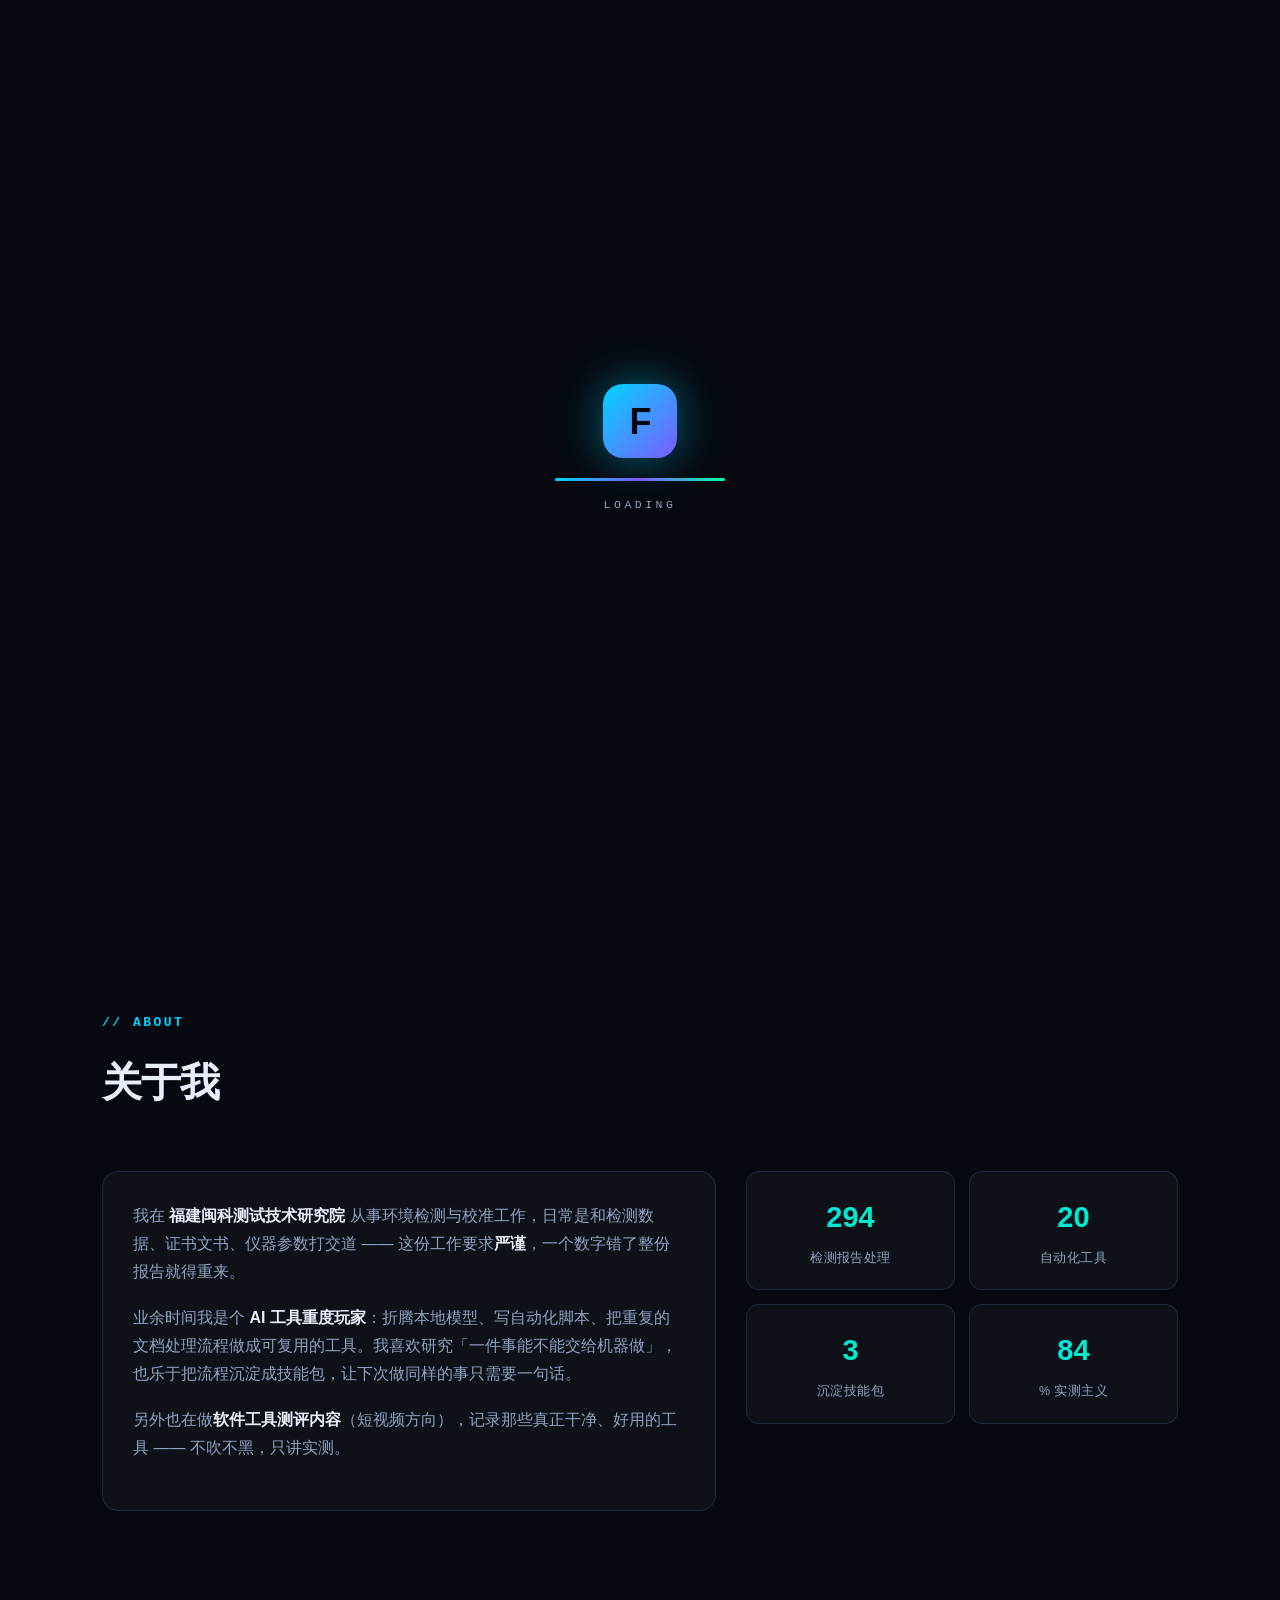
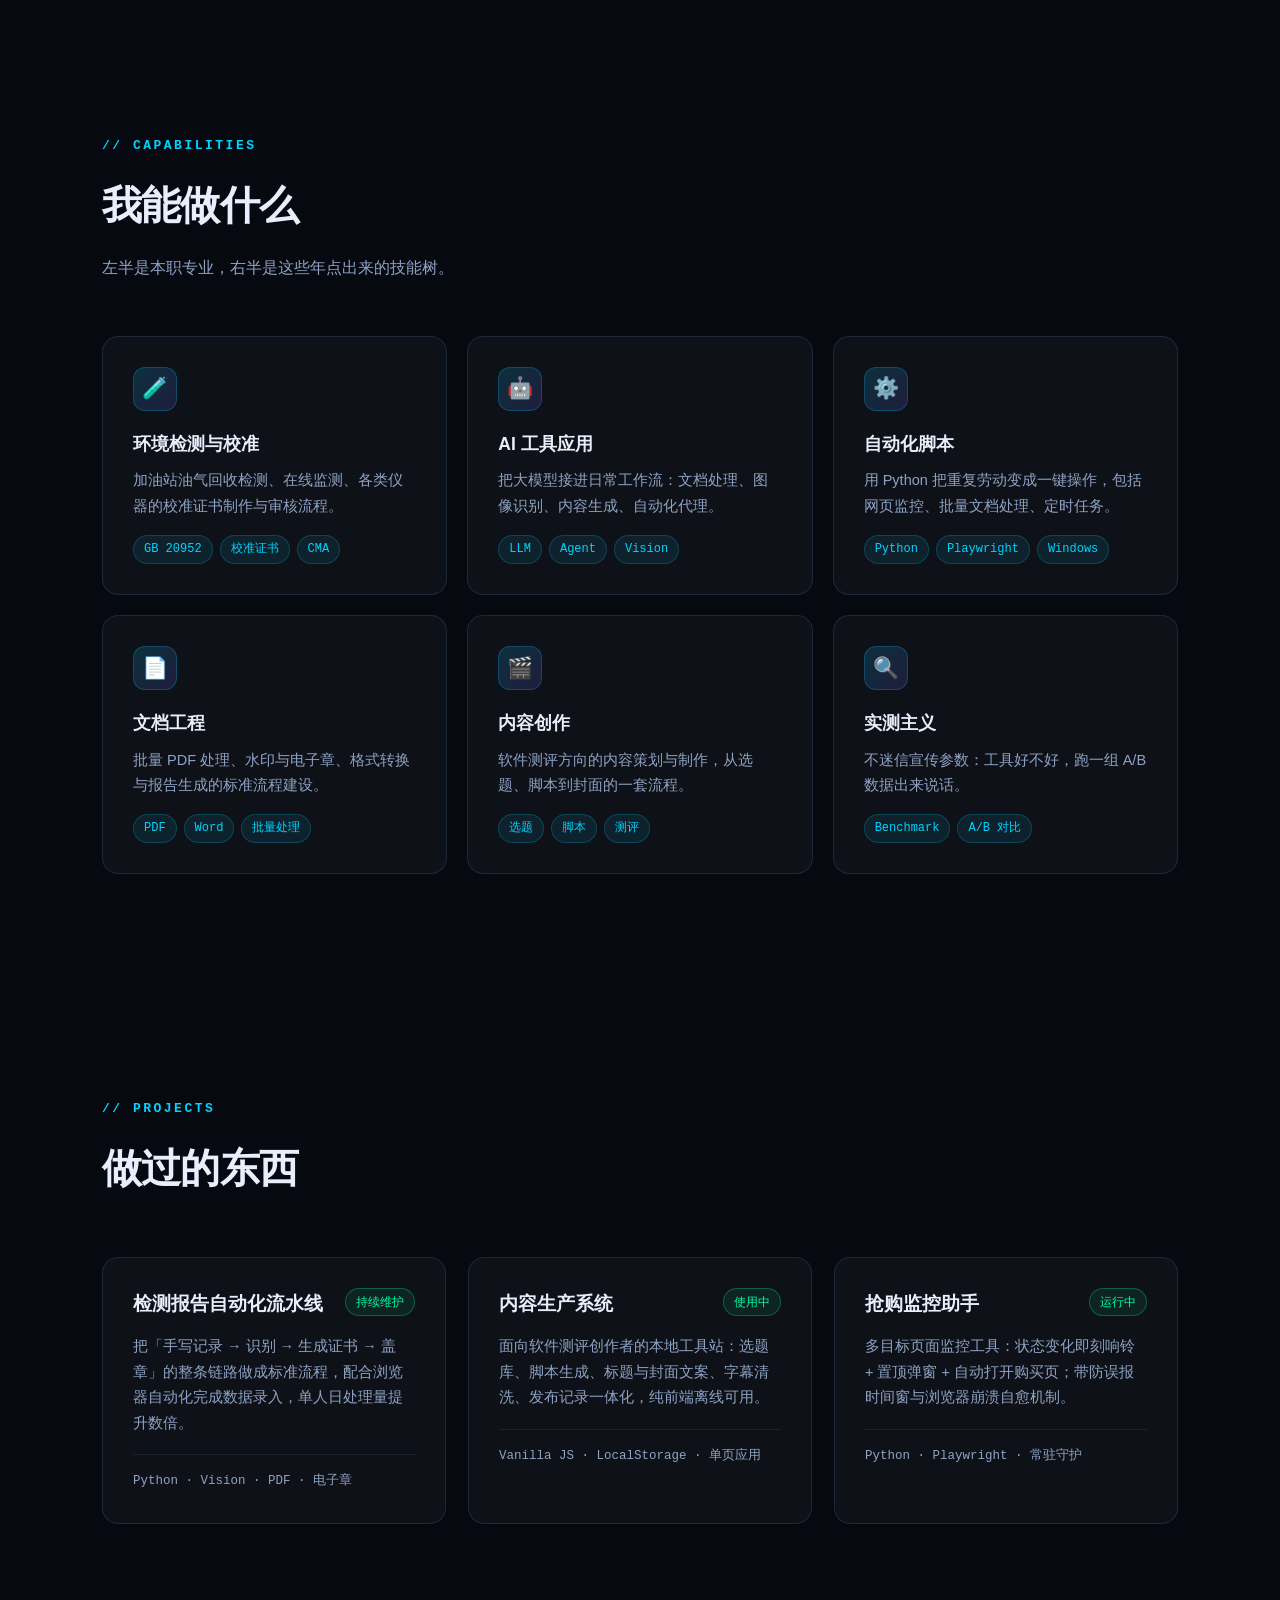
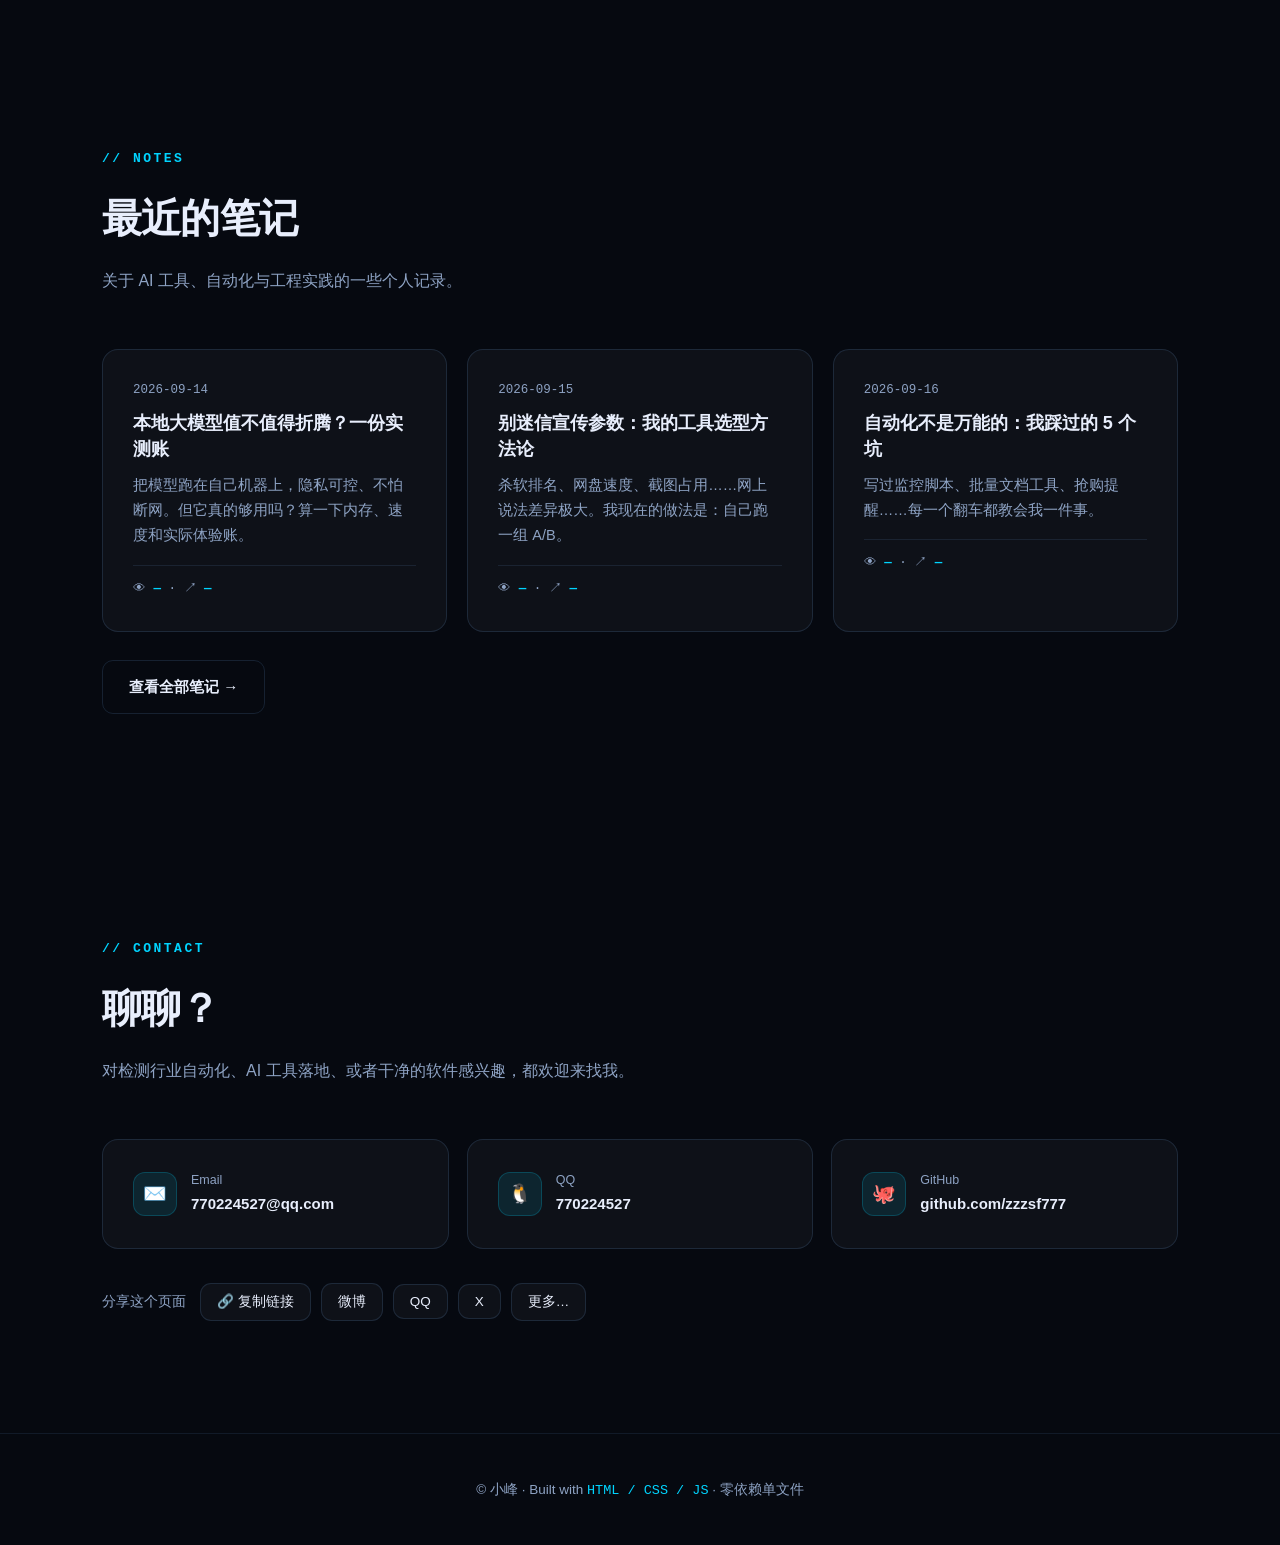
==== commit 8d97f4a6: "fix: use extensionless blog URLs (avoid 308 redirect)" ====
--- a/index.html
+++ b/index.html
@@ -437,19 +437,19 @@
       <p>关于 AI 工具、自动化与工程实践的一些个人记录。</p>
     </div>
     <div class="notes-grid">
-        <a class="card note reveal" href="/blog/local-llm-worth-it.html">
+        <a class="card note reveal" href="/blog/local-llm-worth-it">
           <div class="note-date">2026-09-14</div>
           <h3>本地大模型值不值得折腾？一份实测账</h3>
           <p>把模型跑在自己机器上，隐私可控、不怕断网。但它真的够用吗？算一下内存、速度和实际体验账。</p>
           <div class="note-foot">👁 <b data-count-key="read-local-llm-worth-it">—</b> · ↗ <b data-count-key="share-local-llm-worth-it">—</b></div>
         </a>
-        <a class="card note reveal" href="/blog/my-tool-selection-method.html">
+        <a class="card note reveal" href="/blog/my-tool-selection-method">
           <div class="note-date">2026-09-15</div>
           <h3>别迷信宣传参数：我的工具选型方法论</h3>
           <p>杀软排名、网盘速度、截图占用……网上说法差异极大。我现在的做法是：自己跑一组 A/B。</p>
           <div class="note-foot">👁 <b data-count-key="read-my-tool-selection-method">—</b> · ↗ <b data-count-key="share-my-tool-selection-method">—</b></div>
         </a>
-        <a class="card note reveal" href="/blog/automation-pitfalls.html">
+        <a class="card note reveal" href="/blog/automation-pitfalls">
           <div class="note-date">2026-09-16</div>
           <h3>自动化不是万能的：我踩过的 5 个坑</h3>
           <p>写过监控脚本、批量文档工具、抢购提醒……每一个翻车都教会我一件事。</p>
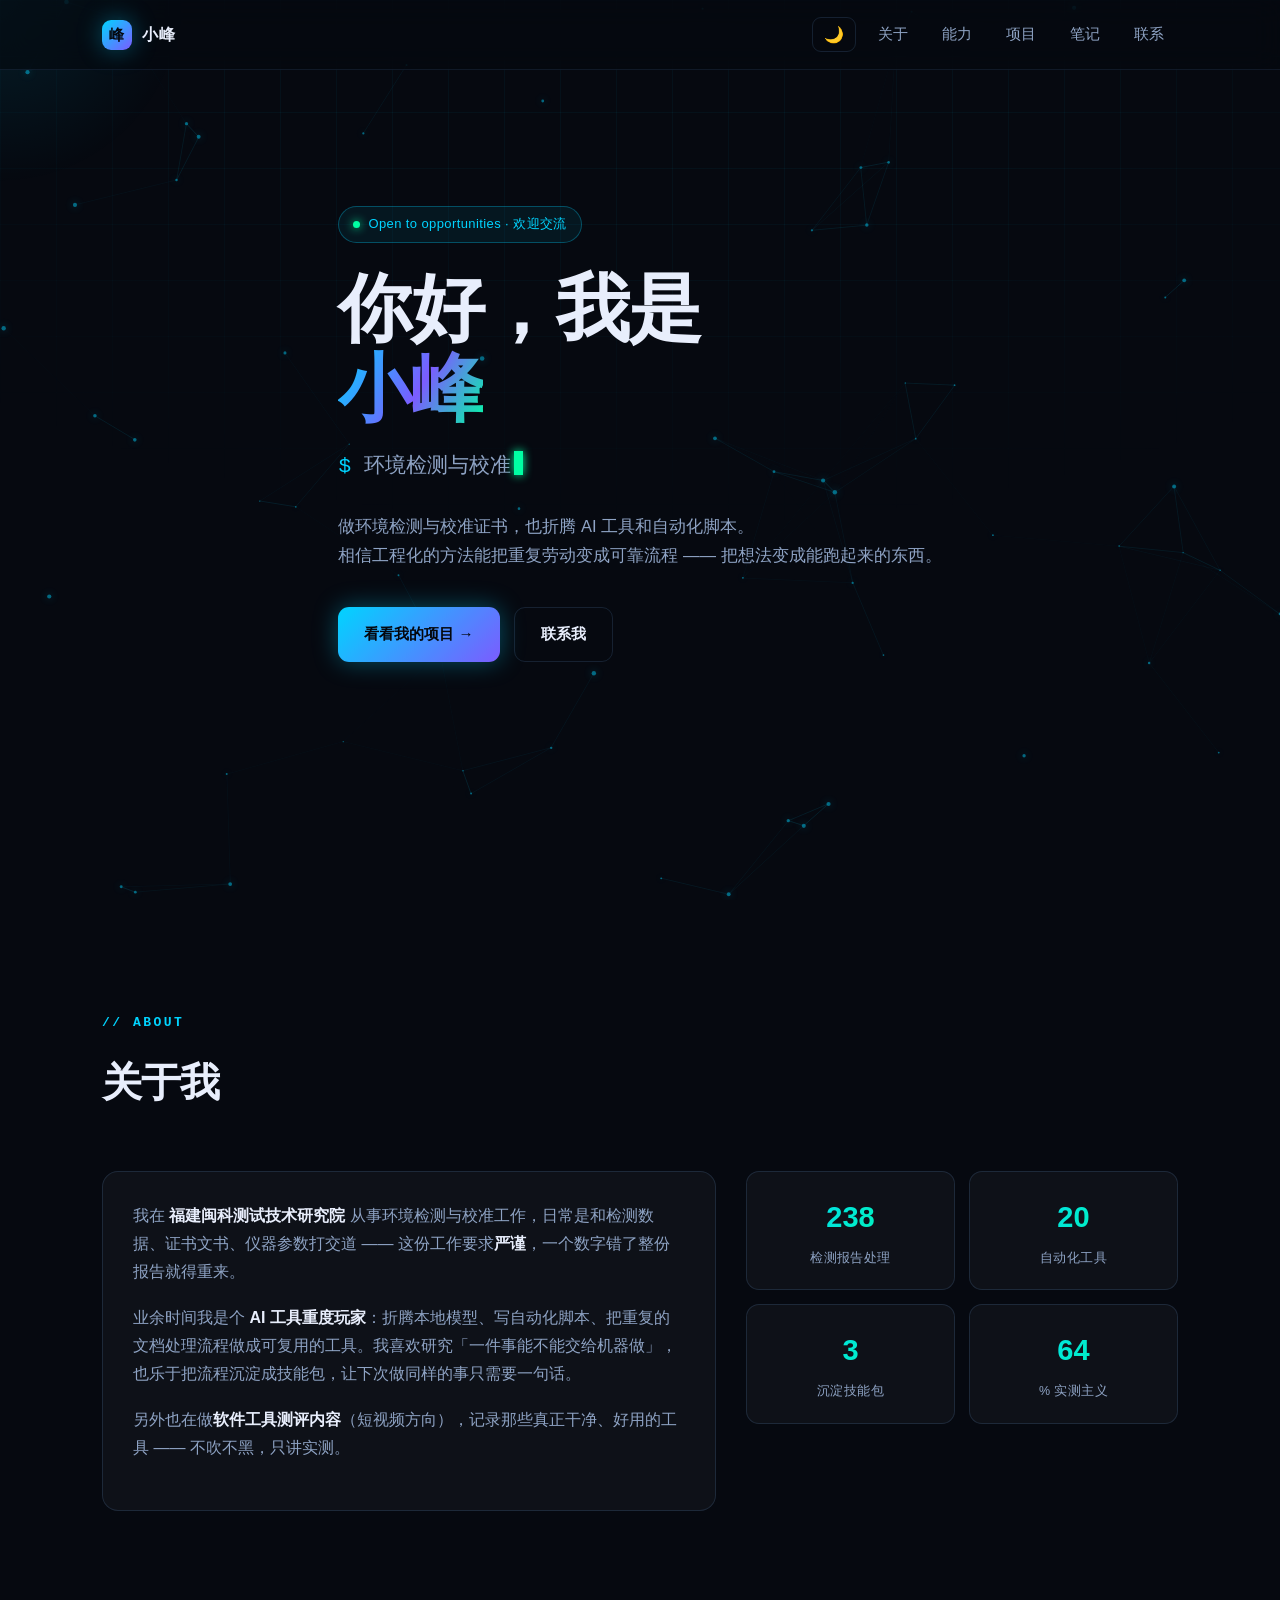
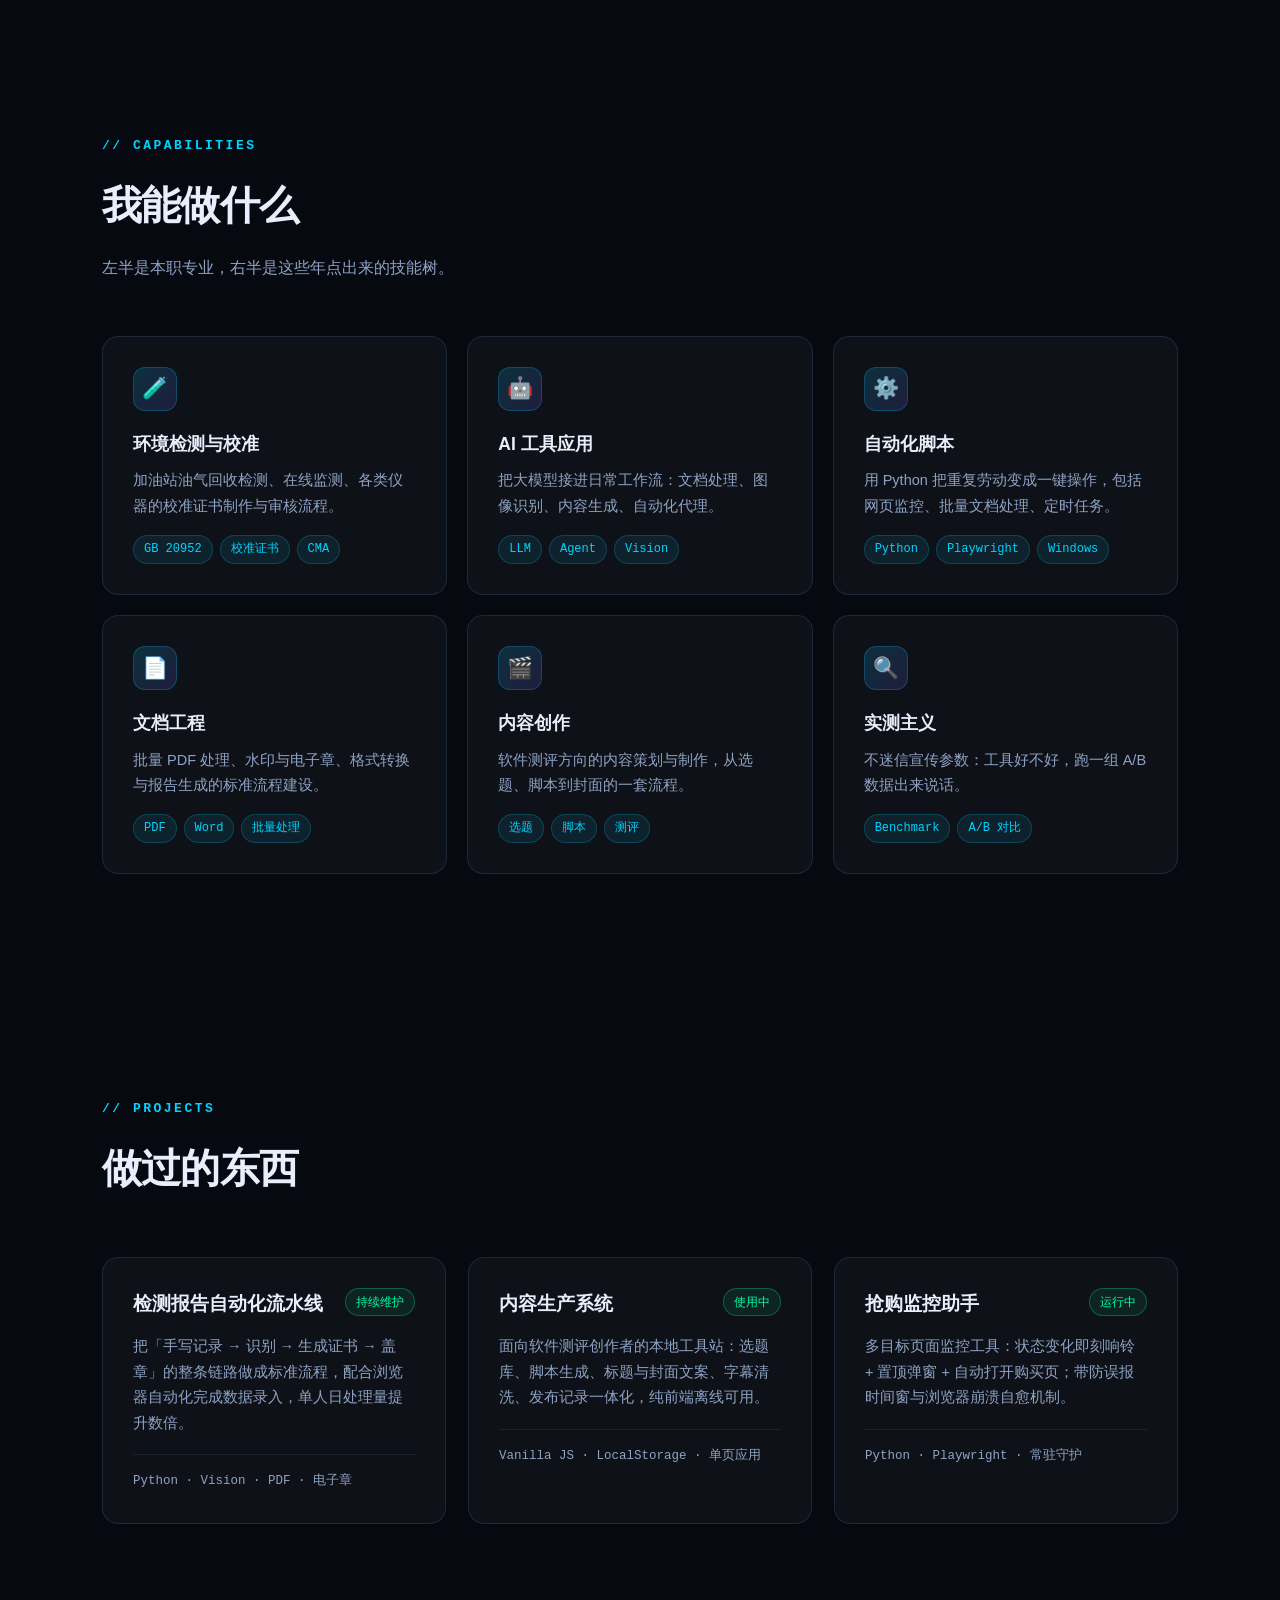
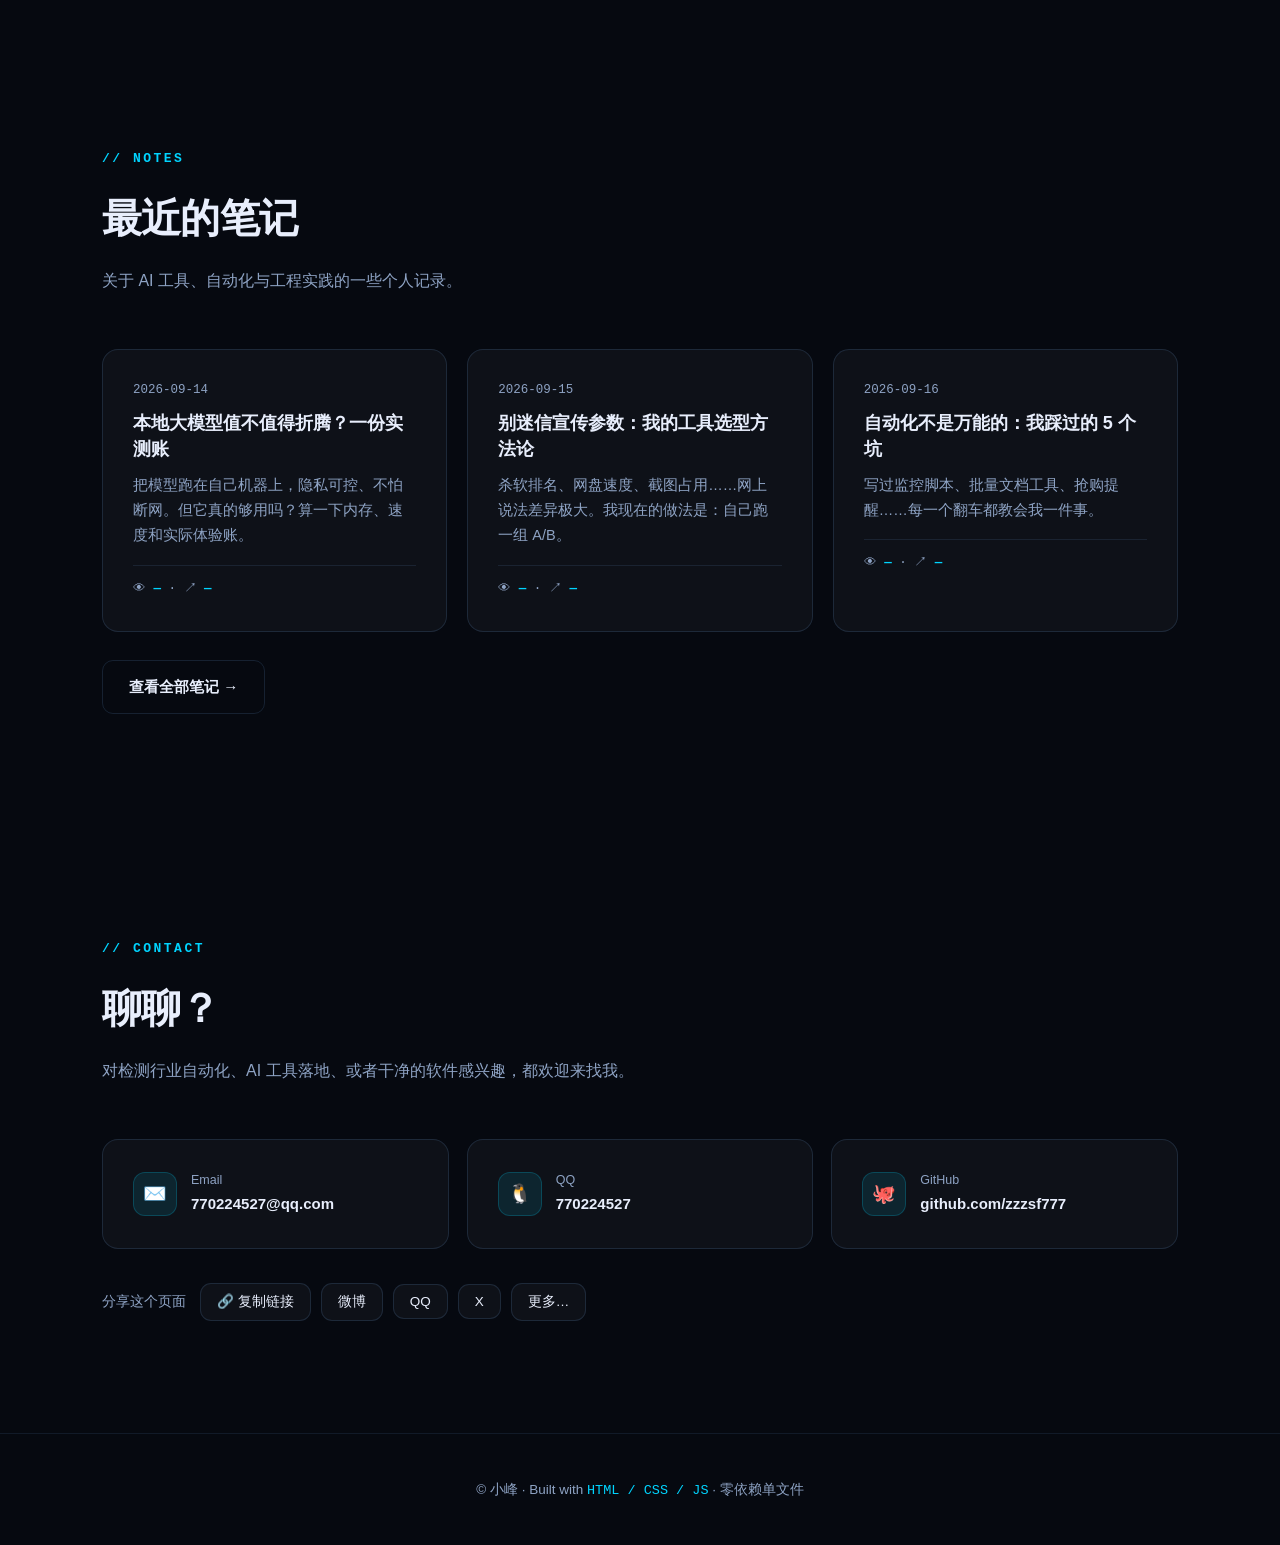
==== commit befc1bb8: "fix: loader auto fade-out via CSS (JS-independent) + split script blocks" ====
--- a/index.html
+++ b/index.html
@@ -188,8 +188,10 @@
 /* ==================== 批1 新增样式 ==================== */
 /* 首屏加载动画 */
 .loader{position:fixed;inset:0;z-index:999;background:var(--bg);display:grid;place-items:center;
-  transition:opacity .65s ease,visibility .65s}
-.loader.hide{opacity:0;visibility:hidden}
+  transition:opacity .6s ease,visibility .6s;
+  animation:loaderAutoOut .6s ease 1.4s forwards}
+@keyframes loaderAutoOut{to{opacity:0;visibility:hidden;pointer-events:none}}
+.loader.hide{opacity:0;visibility:hidden;pointer-events:none}
 .loader-inner{text-align:center}
 .loader-mark{width:74px;height:74px;margin:0 auto 20px;border-radius:20px;display:grid;place-items:center;
   font-size:36px;font-weight:900;color:#04070d;letter-spacing:-1px;
@@ -678,13 +680,27 @@
 
 document.getElementById('yr').textContent = new Date().getFullYear();
 
+</script>
+<script>
 /* ==================== 批1 新增交互 ==================== */
-/* 首屏加载动画 */
-window.addEventListener('load', function(){
-  const ld = document.getElementById('loader');
-  if(ld){ setTimeout(()=>ld.classList.add('hide'), 420); }
-  setTimeout(()=>{ if(ld && !ld.classList.contains('hide')) ld.classList.add('hide'); }, 2600);
-});
+/* 首屏加载动画（CSS 已有自动兜底，这里让它更早消失） */
+(function(){
+  function hideLoader(){
+    var ld = document.getElementById('loader');
+    if(ld) ld.classList.add('hide');
+  }
+  try{
+    if(document.readyState === 'complete'){
+      setTimeout(hideLoader, 260);
+    }else{
+      window.addEventListener('load', function(){ setTimeout(hideLoader, 260); });
+    }
+  }catch(e){}
+  setTimeout(hideLoader, 1100);                                    // 兜底 1
+  document.addEventListener('DOMContentLoaded', function(){        // 兜底 2
+    setTimeout(hideLoader, 800);
+  });
+})();
 
 /* 回到顶部 */
 (function(){
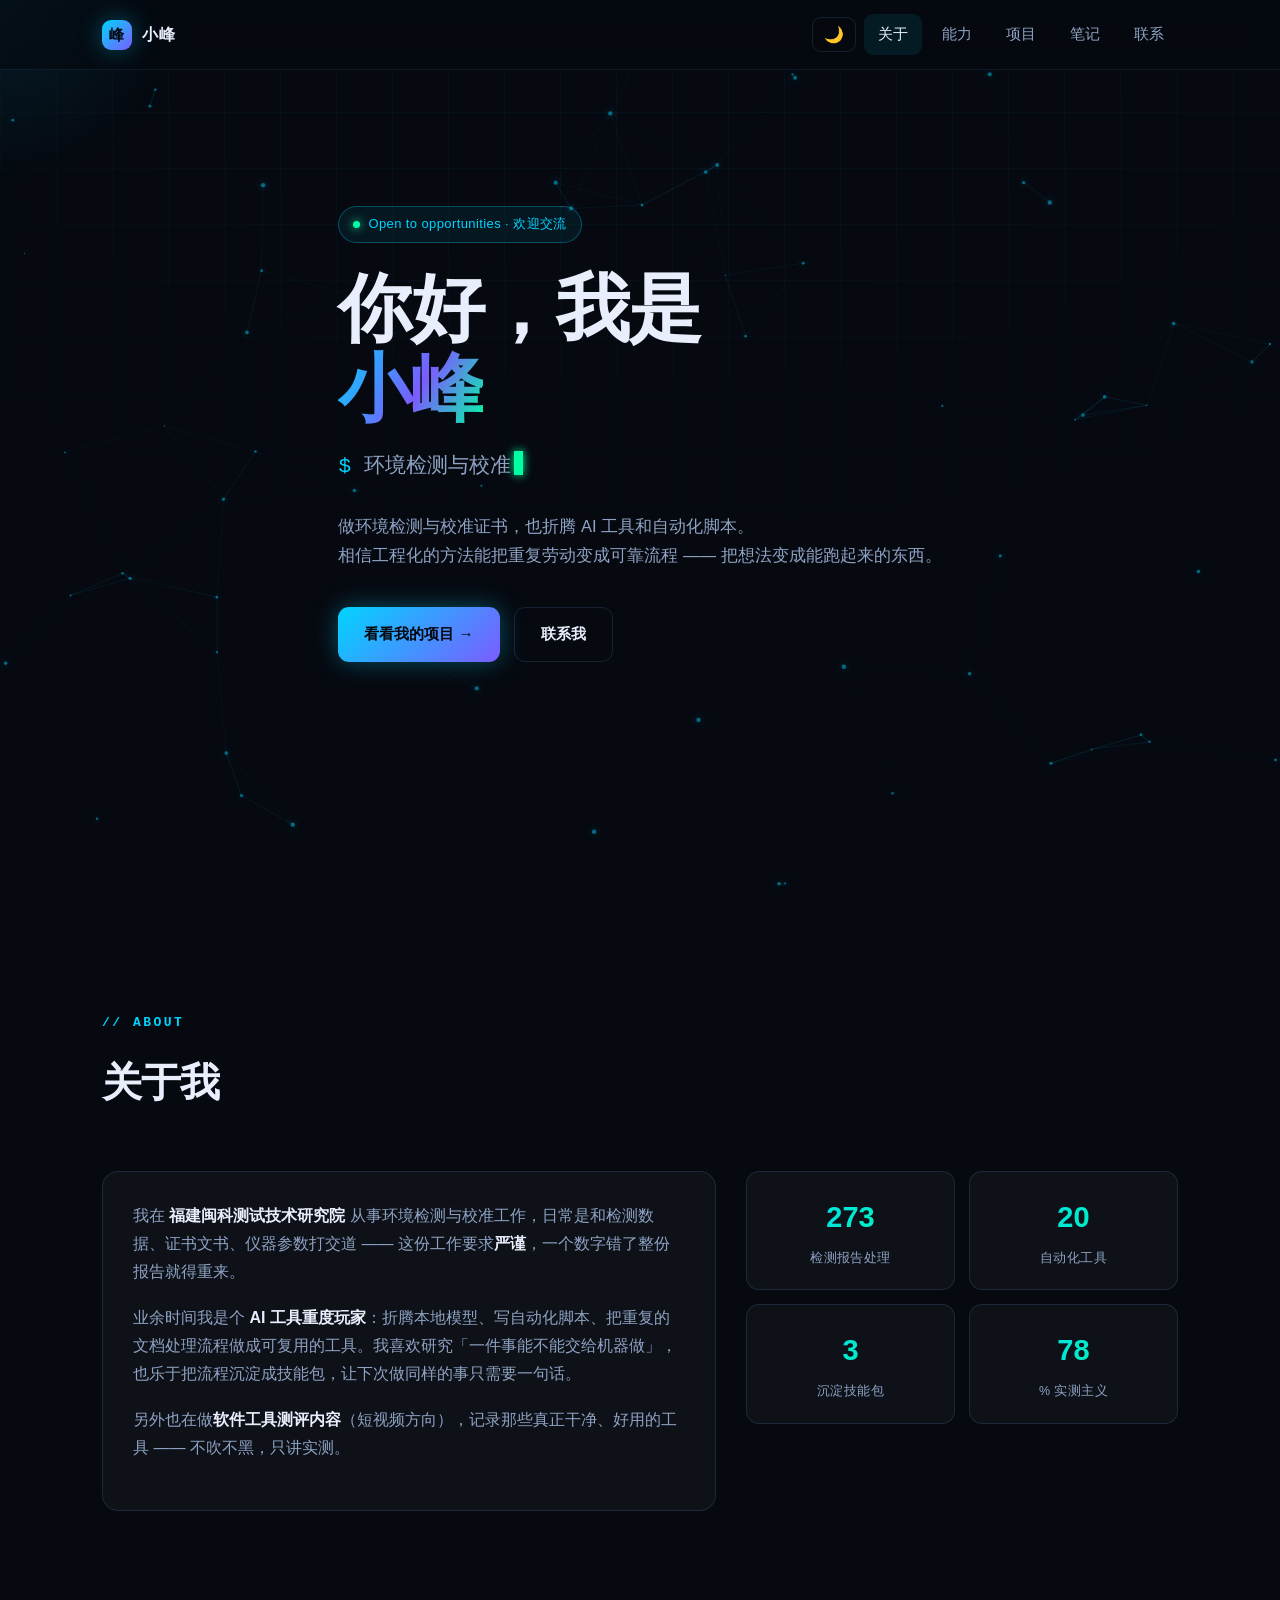
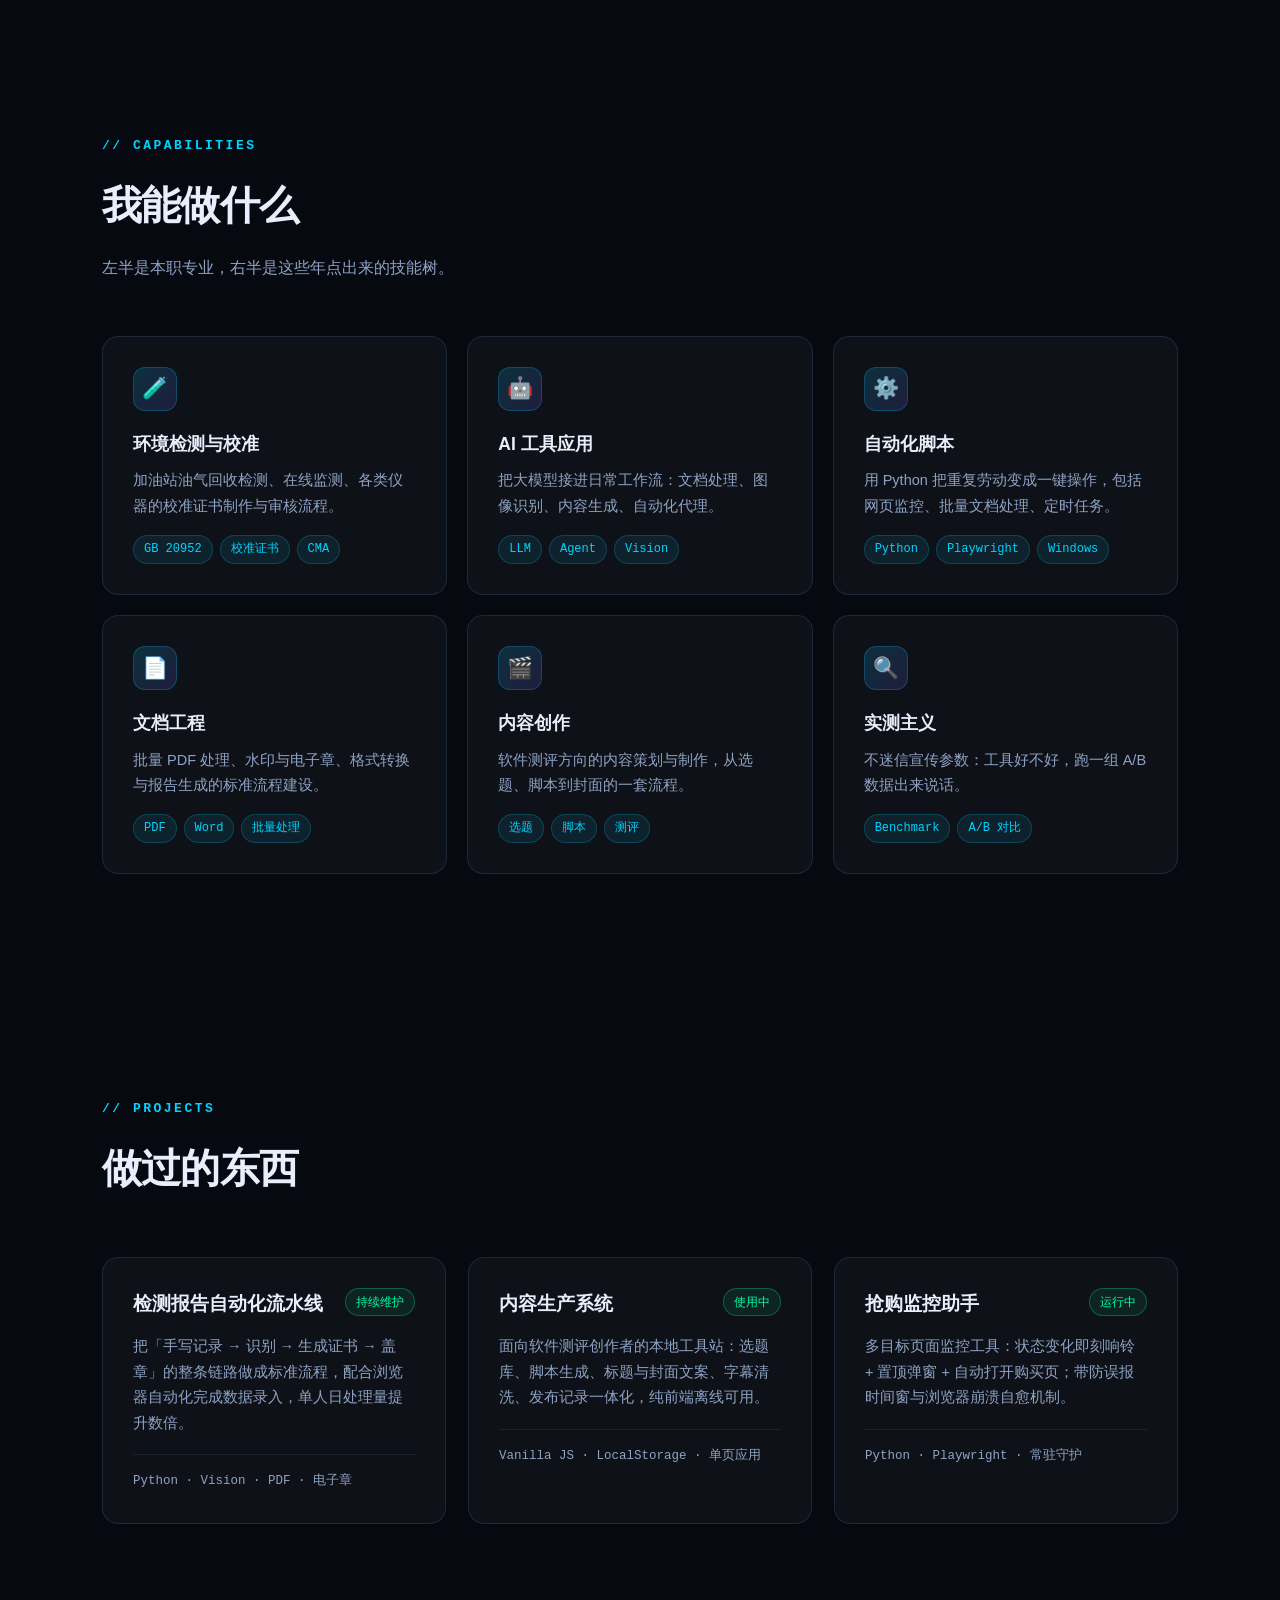
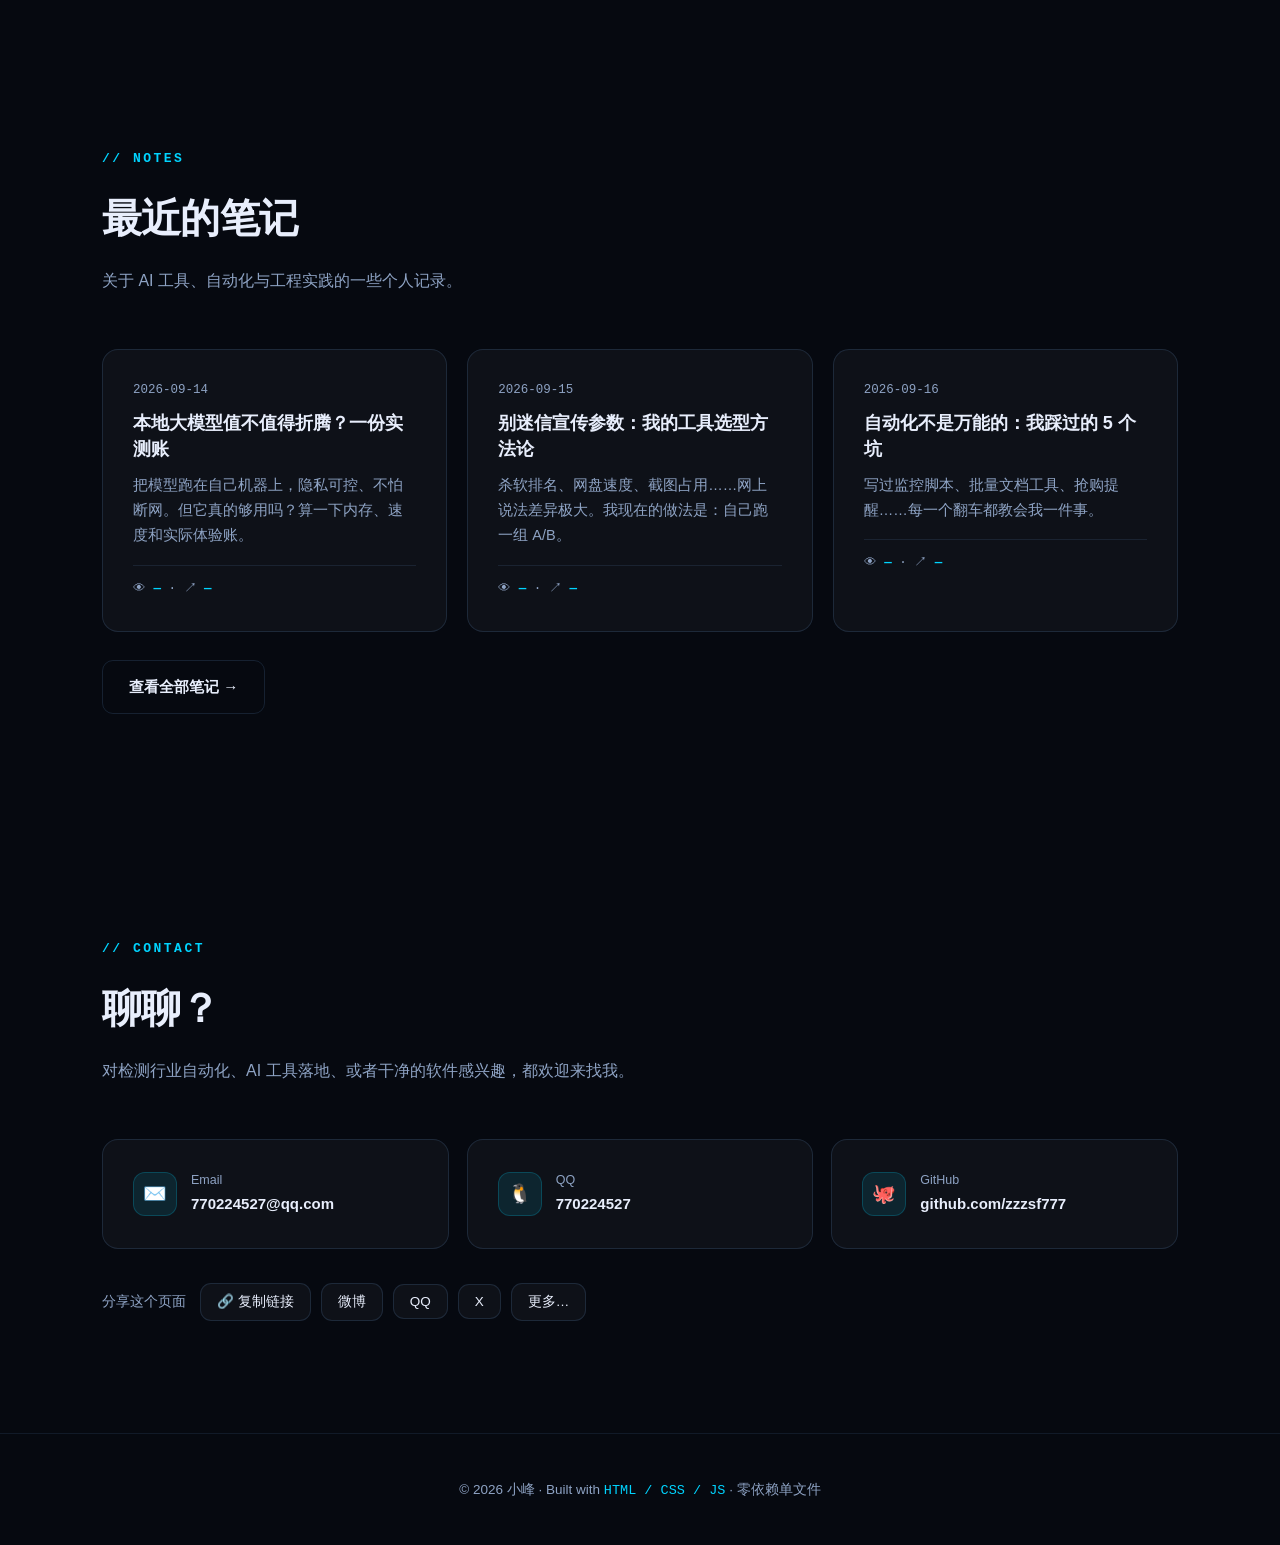
==== commit 872adaad: "fix: guard nav-highlight JS against non-anchor links (was breaking all JS)" ====
--- a/index.html
+++ b/index.html
@@ -639,13 +639,20 @@
 /* 滚动进度条 + 导航高亮 */
 (function(){
   const prog = document.getElementById('prog');
-  const links = [...document.querySelectorAll('.nav-links a')];
-  const secs = links.map(a=>document.querySelector(a.getAttribute('href'))).filter(Boolean);
+  const links = [...document.querySelectorAll('.nav-links a')].filter(a => {
+    const href = a.getAttribute('href') || '';
+    return href.charAt(0) === '#' && href.length > 1;      // 只处理页内锚点，忽略 /blog/ 这类路径
+  });
+  const secs = links.map(a => {
+    try { return document.querySelector(a.getAttribute('href')); } catch (e) { return null; }
+  }).filter(Boolean);
   function onScroll(){
     const st = scrollY, dh = document.documentElement.scrollHeight - innerHeight;
-    prog.style.width = (dh>0 ? (st/dh)*100 : 0) + '%';
+    if(prog) prog.style.width = (dh>0 ? (st/dh)*100 : 0) + '%';
+    if(!secs.length) return;
     let cur = secs[0];
     secs.forEach(s=>{ if(s.offsetTop - 140 <= st) cur = s; });
+    if(!cur) return;
     links.forEach(a=>a.classList.toggle('active', a.getAttribute('href') === '#'+cur.id));
   }
   addEventListener('scroll', onScroll, {passive:true});
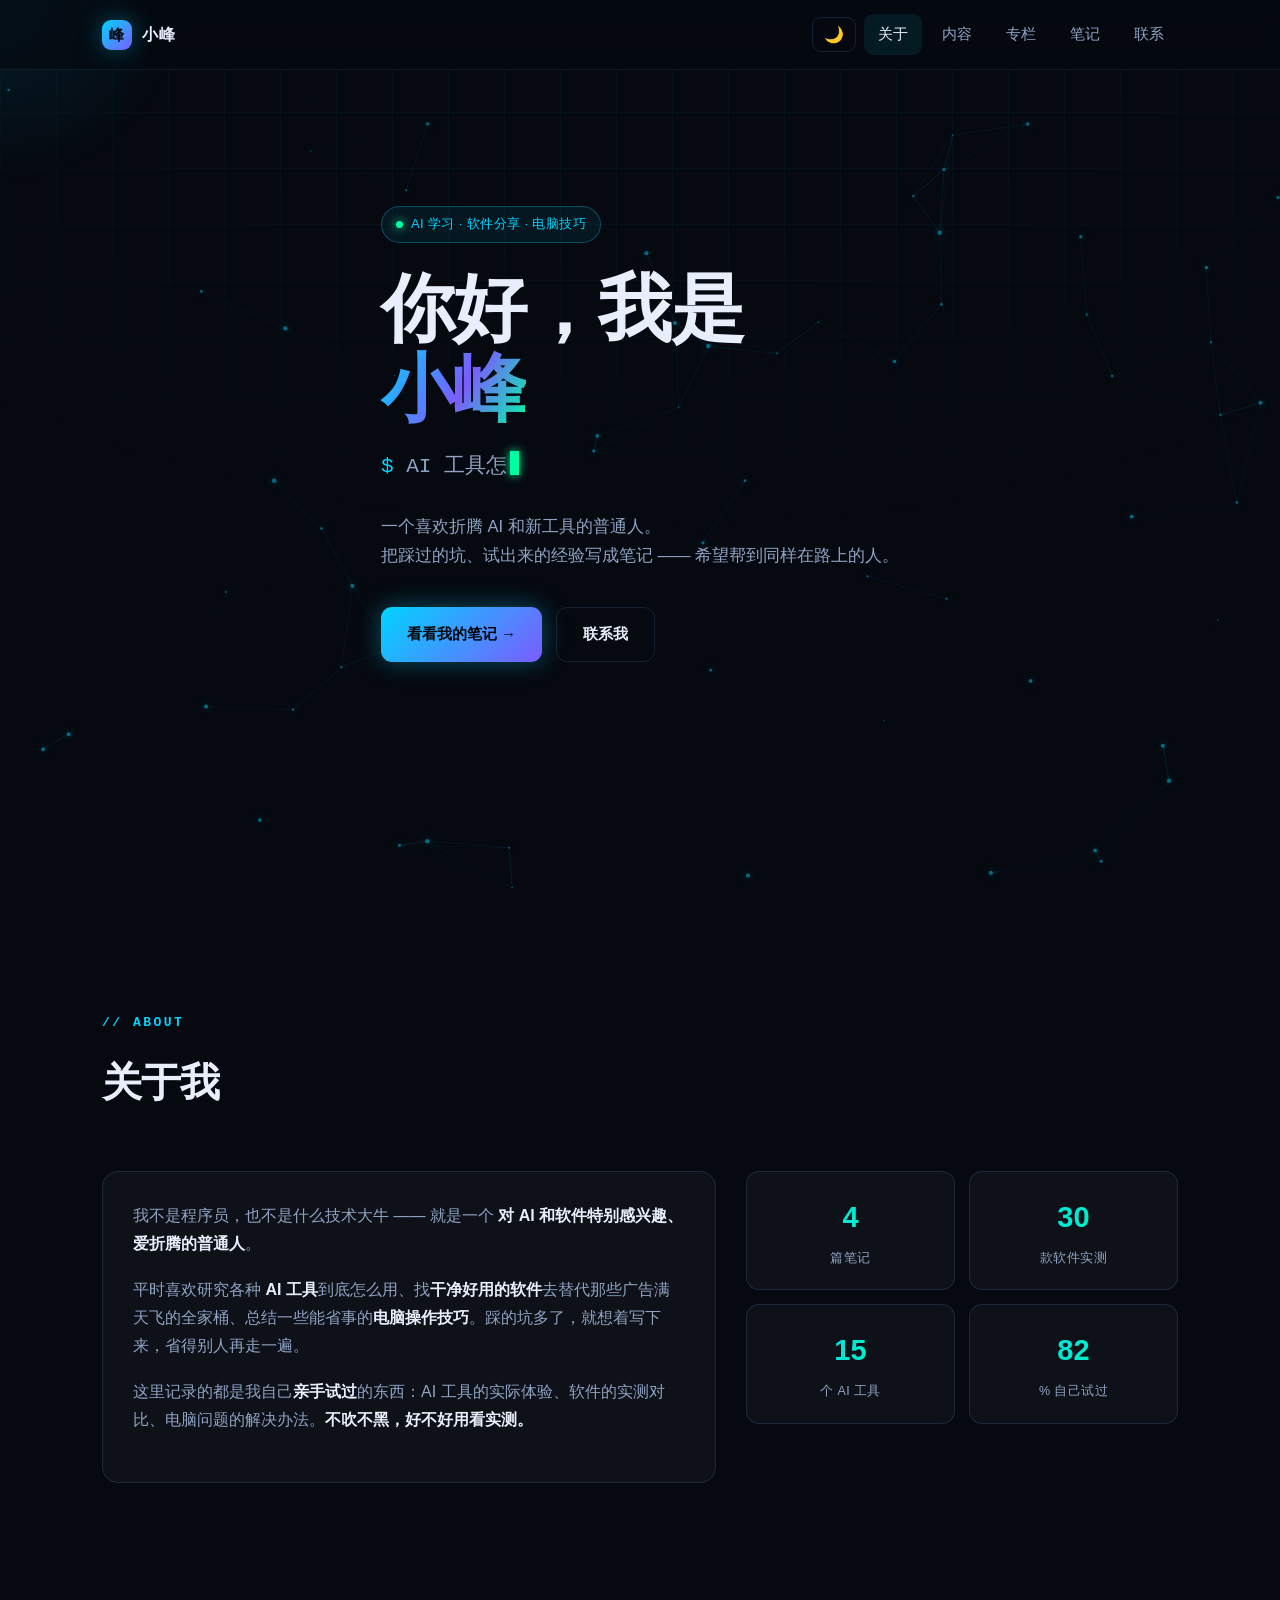
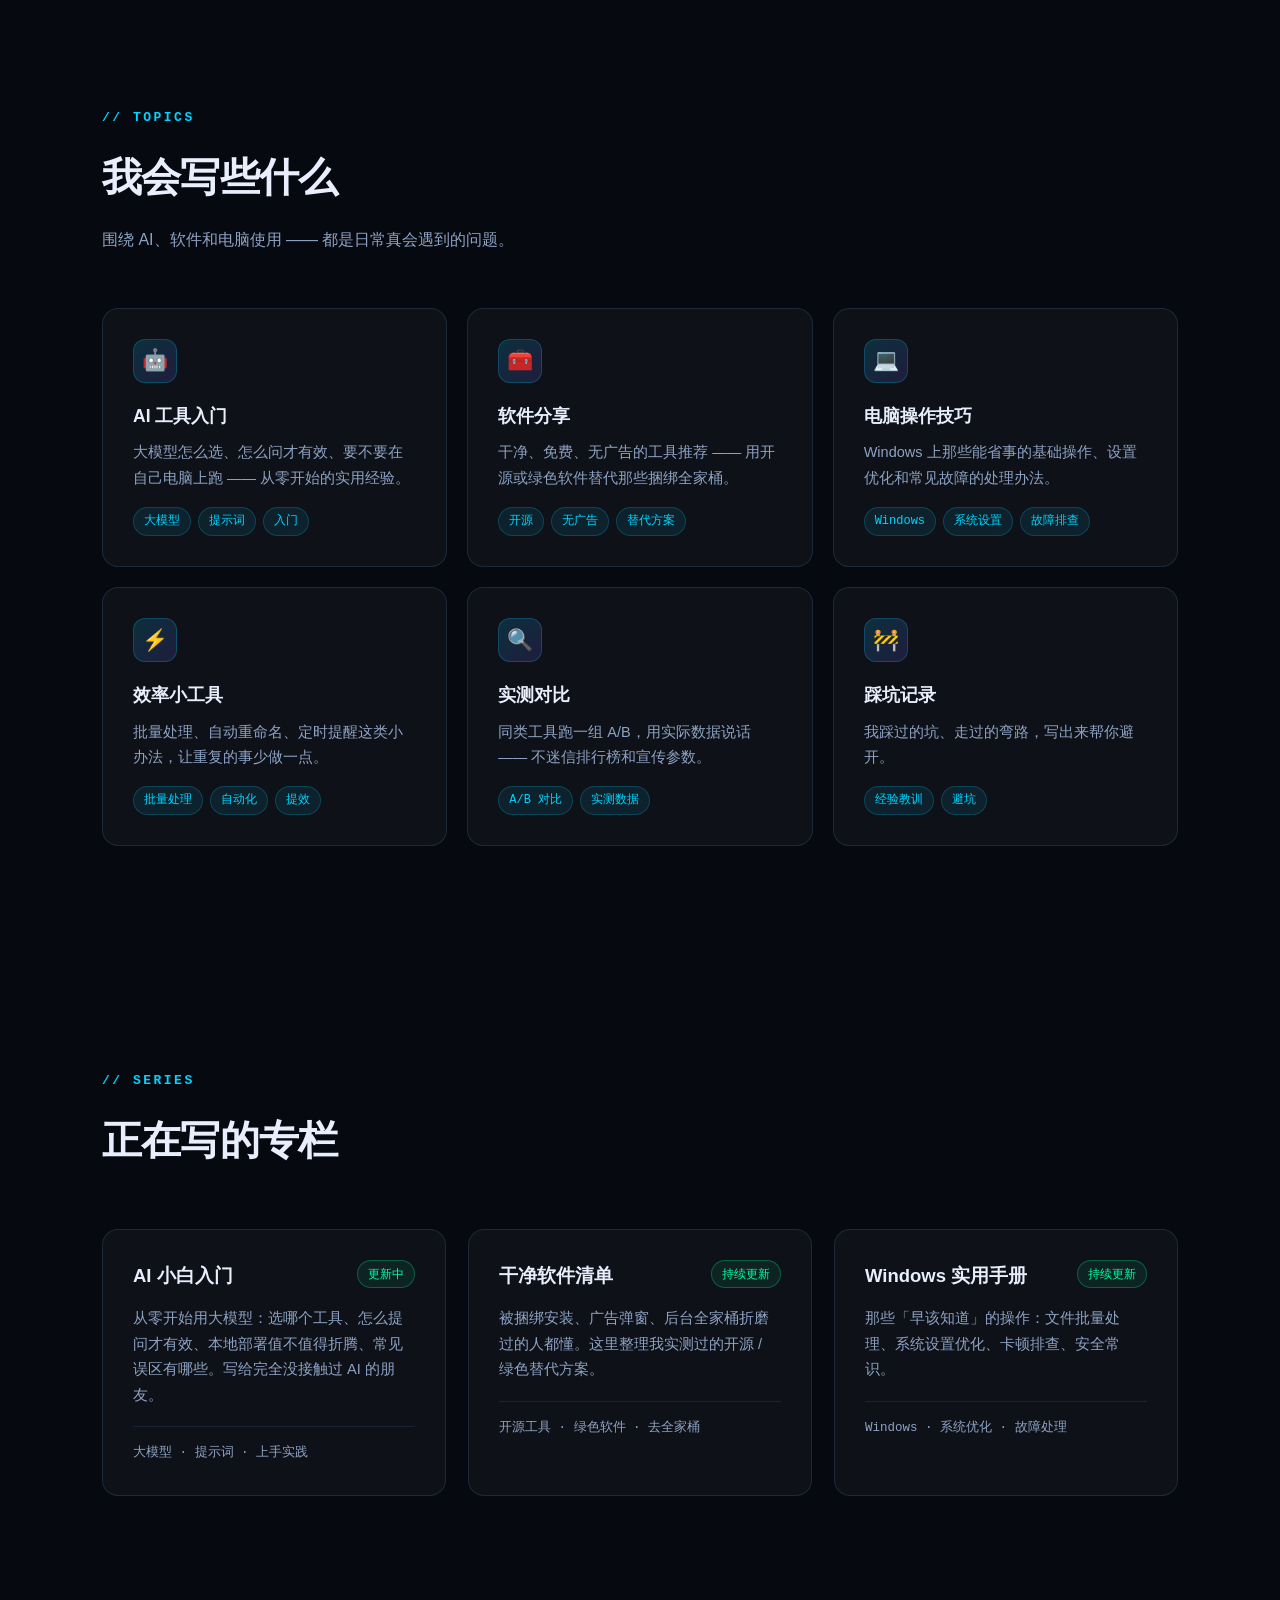
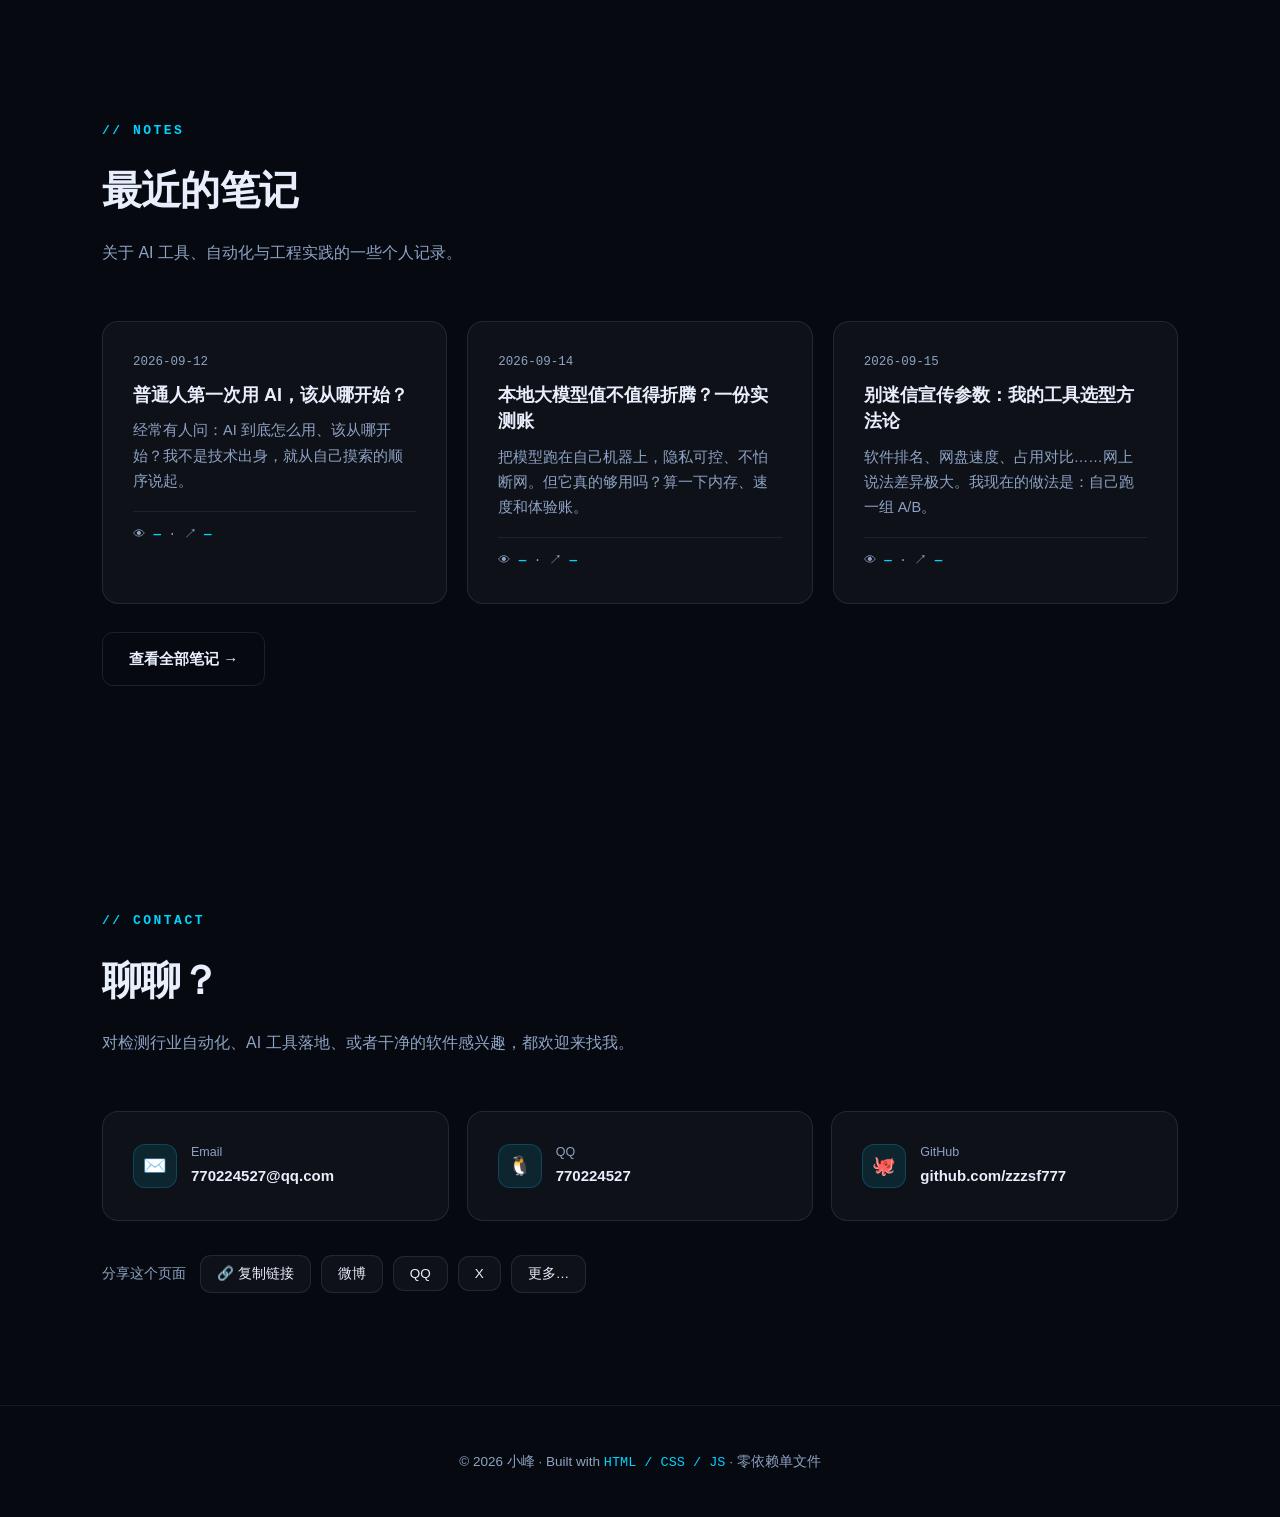
==== commit 5acaa7e8: "feat: reposition to AI learning + software sharing (remove all work-related content)" ====
--- a/index.html
+++ b/index.html
@@ -6,12 +6,12 @@
 <!-- ============================================================
      修改第 1 处：浏览器标签标题 + 搜索描述
      ============================================================ -->
-<title>小峰 · 个人主页</title>
-<meta name="description" content="环境检测工程师 · AI 工具实践者 · 内容创作者">
+<title>小峰 · AI 学习与软件分享</title>
+<meta name="description" content="记录 AI 工具学习、干净软件分享和电脑实用技巧 —— 都是自己试过的">
 <meta name="theme-color" content="#060910">
 <meta property="og:type" content="website">
-<meta property="og:title" content="小峰 · 个人主页">
-<meta property="og:description" content="环境检测工程师 · AI 工具实践者 · 内容创作者">
+<meta property="og:title" content="小峰 · AI 学习与软件分享">
+<meta property="og:description" content="AI 工具学习 · 干净软件分享 · 电脑实用技巧">
 <meta name="twitter:card" content="summary_large_image">
 <meta property="og:image" content="https://zzzsf777.pages.dev/og-image.png">
 <meta property="og:image:width" content="1200">
@@ -265,9 +265,8 @@
   "alternateName": "zzzsf777",
   "url": "https://zzzsf777.pages.dev/",
   "image": "https://zzzsf777.pages.dev/og-image.png",
-  "jobTitle": "环境检测工程师",
-  "description": "环境检测与校准工程师，AI 工具实践者与内容创作者，专注把重复劳动自动化。",
-  "knowsAbout": ["环境检测", "仪器校准", "AI 工具应用", "自动化脚本", "文档工程"],
+  "description": "记录 AI 工具学习、干净软件分享与电脑实用技巧的个人站点。",
+  "knowsAbout": ["AI 工具", "大模型应用", "软件推荐", "Windows 技巧", "效率工具"],
   "sameAs": ["https://github.com/zzzsf777"]
 }
 </script>
@@ -291,9 +290,9 @@
     </button>
     <div class="nav-links" id="navLinks">
       <a href="#about">关于</a>
-      <a href="#skills">能力</a>
-      <a href="#projects">项目</a>
-      <a href="/blog/">笔记</a>
+      <a href="#topics">内容</a>
+      <a href="#series">专栏</a>
+      <a href="#notes">笔记</a>
       <a href="#contact">联系</a>
     </div>
   </nav>
@@ -304,20 +303,19 @@
      ============================================================ -->
 <section class="hero">
   <div class="wrap">
-    <div class="badge"><span class="dot"></span>Open to opportunities · 欢迎交流</div>
+    <div class="badge"><span class="dot"></span>AI 学习 · 软件分享 · 电脑技巧</div>
     <h1>你好，我是<br><span class="grad">小峰</span></h1>
 
     <!-- 打字机：改下面的数组 = 改轮播的文字 -->
     <div class="typed-line"><span class="prompt">$</span> <span id="typed"></span><span class="caret"></span></div>
 
     <p class="lead">
-      做环境检测与校准证书，也折腾 AI 工具和自动化脚本。<br>
-      相信工程化的方法能把重复劳动变成可靠流程 —— 把想法变成能跑起来的东西。
+      一个喜欢折腾 AI 和新工具的普通人。<br>
+      把踩过的坑、试出来的经验写成笔记 —— 希望帮到同样在路上的人。
     </p>
 
     <div class="cta">
-      <!-- 改 href = 改按钮跳转；email 按钮建议改成 mailto:你的邮箱 -->
-      <a class="btn btn-primary" href="#projects">看看我的项目 →</a>
+      <a class="btn btn-primary" href="#notes">看看我的笔记 →</a>
       <a class="btn btn-ghost" href="#contact">联系我</a>
     </div>
   </div>
@@ -334,95 +332,95 @@
     </div>
     <div class="about-grid">
       <div class="about-text card reveal">
-        <p>我在 <strong>福建闽科测试技术研究院</strong> 从事环境检测与校准工作，日常是和检测数据、证书文书、仪器参数打交道 —— 这份工作要求<strong>严谨</strong>，一个数字错了整份报告就得重来。</p>
-        <p>业余时间我是个 <strong>AI 工具重度玩家</strong>：折腾本地模型、写自动化脚本、把重复的文档处理流程做成可复用的工具。我喜欢研究「一件事能不能交给机器做」，也乐于把流程沉淀成技能包，让下次做同样的事只需要一句话。</p>
-        <p>另外也在做<strong>软件工具测评内容</strong>（短视频方向），记录那些真正干净、好用的工具 —— 不吹不黑，只讲实测。</p>
+        <p>我不是程序员，也不是什么技术大牛 —— 就是一个 <strong>对 AI 和软件特别感兴趣、爱折腾的普通人</strong>。</p>
+        <p>平时喜欢研究各种 <strong>AI 工具</strong>到底怎么用、找<strong>干净好用的软件</strong>去替代那些广告满天飞的全家桶、总结一些能省事的<strong>电脑操作技巧</strong>。踩的坑多了，就想着写下来，省得别人再走一遍。</p>
+        <p>这里记录的都是我自己<strong>亲手试过</strong>的东西：AI 工具的实际体验、软件的实测对比、电脑问题的解决办法。<strong>不吹不黑，好不好用看实测。</strong></p>
       </div>
       <div class="stats reveal">
-        <div class="stat"><div class="num" data-count="300">0</div><div class="lab">检测报告处理</div></div>
-        <div class="stat"><div class="num" data-count="20">0</div><div class="lab">自动化工具</div></div>
-        <div class="stat"><div class="num" data-count="3">0</div><div class="lab">沉淀技能包</div></div>
-        <div class="stat"><div class="num" data-count="100">0</div><div class="lab">% 实测主义</div></div>
+        <div class="stat"><div class="num" data-count="4">0</div><div class="lab">篇笔记</div></div>
+        <div class="stat"><div class="num" data-count="30">0</div><div class="lab">款软件实测</div></div>
+        <div class="stat"><div class="num" data-count="15">0</div><div class="lab">个 AI 工具</div></div>
+        <div class="stat"><div class="num" data-count="100">0</div><div class="lab">% 自己试过</div></div>
       </div>
     </div>
   </div>
 </section>
 
 <!-- ============================================================
-     能力 / 技能
+     内容板块：我会写些什么
      ============================================================ -->
-<section id="skills">
+<section id="topics">
   <div class="wrap">
     <div class="sec-head reveal">
-      <div class="sec-tag">// Capabilities</div>
-      <h2>我能做什么</h2>
-      <p>左半是本职专业，右半是这些年点出来的技能树。</p>
+      <div class="sec-tag">// Topics</div>
+      <h2>我会写些什么</h2>
+      <p>围绕 AI、软件和电脑使用 —— 都是日常真会遇到的问题。</p>
     </div>
     <div class="skills">
       <div class="card skill reveal">
-        <div class="ico">🧪</div>
-        <h3>环境检测与校准</h3>
-        <p>加油站油气回收检测、在线监测、各类仪器的校准证书制作与审核流程。</p>
-        <div class="tags"><span class="tag">GB 20952</span><span class="tag">校准证书</span><span class="tag">CMA</span></div>
+        <div class="ico">🤖</div>
+        <h3>AI 工具入门</h3>
+        <p>大模型怎么选、怎么问才有效、要不要在自己电脑上跑 —— 从零开始的实用经验。</p>
+        <div class="tags"><span class="tag">大模型</span><span class="tag">提示词</span><span class="tag">入门</span></div>
       </div>
       <div class="card skill reveal">
-        <div class="ico">🤖</div>
-        <h3>AI 工具应用</h3>
-        <p>把大模型接进日常工作流：文档处理、图像识别、内容生成、自动化代理。</p>
-        <div class="tags"><span class="tag">LLM</span><span class="tag">Agent</span><span class="tag">Vision</span></div>
+        <div class="ico">🧰</div>
+        <h3>软件分享</h3>
+        <p>干净、免费、无广告的工具推荐 —— 用开源或绿色软件替代那些捆绑全家桶。</p>
+        <div class="tags"><span class="tag">开源</span><span class="tag">无广告</span><span class="tag">替代方案</span></div>
       </div>
       <div class="card skill reveal">
-        <div class="ico">⚙️</div>
-        <h3>自动化脚本</h3>
-        <p>用 Python 把重复劳动变成一键操作，包括网页监控、批量文档处理、定时任务。</p>
-        <div class="tags"><span class="tag">Python</span><span class="tag">Playwright</span><span class="tag">Windows</span></div>
+        <div class="ico">💻</div>
+        <h3>电脑操作技巧</h3>
+        <p>Windows 上那些能省事的基础操作、设置优化和常见故障的处理办法。</p>
+        <div class="tags"><span class="tag">Windows</span><span class="tag">系统设置</span><span class="tag">故障排查</span></div>
       </div>
       <div class="card skill reveal">
-        <div class="ico">📄</div>
-        <h3>文档工程</h3>
-        <p>批量 PDF 处理、水印与电子章、格式转换与报告生成的标准流程建设。</p>
-        <div class="tags"><span class="tag">PDF</span><span class="tag">Word</span><span class="tag">批量处理</span></div>
-      </div>
-      <div class="card skill reveal">
-        <div class="ico">🎬</div>
-        <h3>内容创作</h3>
-        <p>软件测评方向的内容策划与制作，从选题、脚本到封面的一套流程。</p>
-        <div class="tags"><span class="tag">选题</span><span class="tag">脚本</span><span class="tag">测评</span></div>
+        <div class="ico">⚡</div>
+        <h3>效率小工具</h3>
+        <p>批量处理、自动重命名、定时提醒这类小办法，让重复的事少做一点。</p>
+        <div class="tags"><span class="tag">批量处理</span><span class="tag">自动化</span><span class="tag">提效</span></div>
       </div>
       <div class="card skill reveal">
         <div class="ico">🔍</div>
-        <h3>实测主义</h3>
-        <p>不迷信宣传参数：工具好不好，跑一组 A/B 数据出来说话。</p>
-        <div class="tags"><span class="tag">Benchmark</span><span class="tag">A/B 对比</span></div>
+        <h3>实测对比</h3>
+        <p>同类工具跑一组 A/B，用实际数据说话 —— 不迷信排行榜和宣传参数。</p>
+        <div class="tags"><span class="tag">A/B 对比</span><span class="tag">实测数据</span></div>
+      </div>
+      <div class="card skill reveal">
+        <div class="ico">🚧</div>
+        <h3>踩坑记录</h3>
+        <p>我踩过的坑、走过的弯路，写出来帮你避开。</p>
+        <div class="tags"><span class="tag">经验教训</span><span class="tag">避坑</span></div>
       </div>
     </div>
   </div>
 </section>
 
 <!-- ============================================================
-     项目
+     专栏/内容系列
      ============================================================ -->
-<section id="projects">
+<section id="series">
   <div class="wrap">
     <div class="sec-head reveal">
-      <div class="sec-tag">// Projects</div>
-      <h2>做过的东西</h2>
+      <div class="sec-tag">// Series</div>
+      <h2>正在写的专栏</h2>
     </div>
     <div class="projects">
       <div class="card proj reveal">
-        <div class="head"><h3>检测报告自动化流水线</h3><span class="status">持续维护</span></div>
-        <p>把「手写记录 → 识别 → 生成证书 → 盖章」的整条链路做成标准流程，配合浏览器自动化完成数据录入，单人日处理量提升数倍。</p>
-        <div class="stack">Python · Vision · PDF · 电子章</div>
+        <div class="head"><h3>AI 小白入门</h3><span class="status">更新中</span></div>
+        <p>从零开始用大模型：选哪个工具、怎么提问才有效、本地部署值不值得折腾、常见误区有哪些。写给完全没接触过 AI 的朋友。</p>
+        <div class="stack">大模型 · 提示词 · 上手实践</div>
       </div>
       <div class="card proj reveal">
-        <div class="head"><h3>内容生产系统</h3><span class="status">使用中</span></div>
-        <p>面向软件测评创作者的本地工具站：选题库、脚本生成、标题与封面文案、字幕清洗、发布记录一体化，纯前端离线可用。</p>
-        <div class="stack">Vanilla JS · LocalStorage · 单页应用</div>
+        <div class="head"><h3>干净软件清单</h3><span class="status">持续更新</span></div>
+        <p>被捆绑安装、广告弹窗、后台全家桶折磨过的人都懂。这里整理我实测过的开源 / 绿色替代方案。</p>
+        <div class="stack">开源工具 · 绿色软件 · 去全家桶</div>
       </div>
       <div class="card proj reveal">
-        <div class="head"><h3>抢购监控助手</h3><span class="status">运行中</span></div>
-        <p>多目标页面监控工具：状态变化即刻响铃 + 置顶弹窗 + 自动打开购买页；带防误报时间窗与浏览器崩溃自愈机制。</p>
-        <div class="stack">Python · Playwright · 常驻守护</div>
+        <div class="head"><h3>Windows 实用手册</h3><span class="status">持续更新</span></div>
+        <p>那些「早该知道」的操作：文件批量处理、系统设置优化、卡顿排查、安全常识。</p>
+        <div class="stack">Windows · 系统优化 · 故障处理</div>
       </div>
     </div>
   </div>
@@ -439,23 +437,23 @@
       <p>关于 AI 工具、自动化与工程实践的一些个人记录。</p>
     </div>
     <div class="notes-grid">
+        <a class="card note reveal" href="/blog/how-to-start-with-ai">
+          <div class="note-date">2026-09-12</div>
+          <h3>普通人第一次用 AI，该从哪开始？</h3>
+          <p>经常有人问：AI 到底怎么用、该从哪开始？我不是技术出身，就从自己摸索的顺序说起。</p>
+          <div class="note-foot">👁 <b data-count-key="read-how-to-start-with-ai">—</b> · ↗ <b data-count-key="share-how-to-start-with-ai">—</b></div>
+        </a>
         <a class="card note reveal" href="/blog/local-llm-worth-it">
           <div class="note-date">2026-09-14</div>
           <h3>本地大模型值不值得折腾？一份实测账</h3>
-          <p>把模型跑在自己机器上，隐私可控、不怕断网。但它真的够用吗？算一下内存、速度和实际体验账。</p>
+          <p>把模型跑在自己机器上，隐私可控、不怕断网。但它真的够用吗？算一下内存、速度和体验账。</p>
           <div class="note-foot">👁 <b data-count-key="read-local-llm-worth-it">—</b> · ↗ <b data-count-key="share-local-llm-worth-it">—</b></div>
         </a>
         <a class="card note reveal" href="/blog/my-tool-selection-method">
           <div class="note-date">2026-09-15</div>
           <h3>别迷信宣传参数：我的工具选型方法论</h3>
-          <p>杀软排名、网盘速度、截图占用……网上说法差异极大。我现在的做法是：自己跑一组 A/B。</p>
+          <p>软件排名、网盘速度、占用对比……网上说法差异极大。我现在的做法是：自己跑一组 A/B。</p>
           <div class="note-foot">👁 <b data-count-key="read-my-tool-selection-method">—</b> · ↗ <b data-count-key="share-my-tool-selection-method">—</b></div>
-        </a>
-        <a class="card note reveal" href="/blog/automation-pitfalls">
-          <div class="note-date">2026-09-16</div>
-          <h3>自动化不是万能的：我踩过的 5 个坑</h3>
-          <p>写过监控脚本、批量文档工具、抢购提醒……每一个翻车都教会我一件事。</p>
-          <div class="note-foot">👁 <b data-count-key="read-automation-pitfalls">—</b> · ↗ <b data-count-key="share-automation-pitfalls">—</b></div>
         </a>
     </div>
     <div class="notes-more reveal">
@@ -588,10 +586,10 @@
 /* 打字机：改这个数组 = 改轮播文字 */
 (function(){
   const words = [
-    '环境检测与校准证书',
-    'AI 工具自动化实践',
-    '把重复劳动交给脚本',
-    '实测主义 · 数据说话'
+    'AI 工具怎么用',
+    '干净好用的软件',
+    '电脑实用小技巧',
+    '折腾与实测记录'
   ];
   const el = document.getElementById('typed');
   let wi=0, ci=0, del=false;
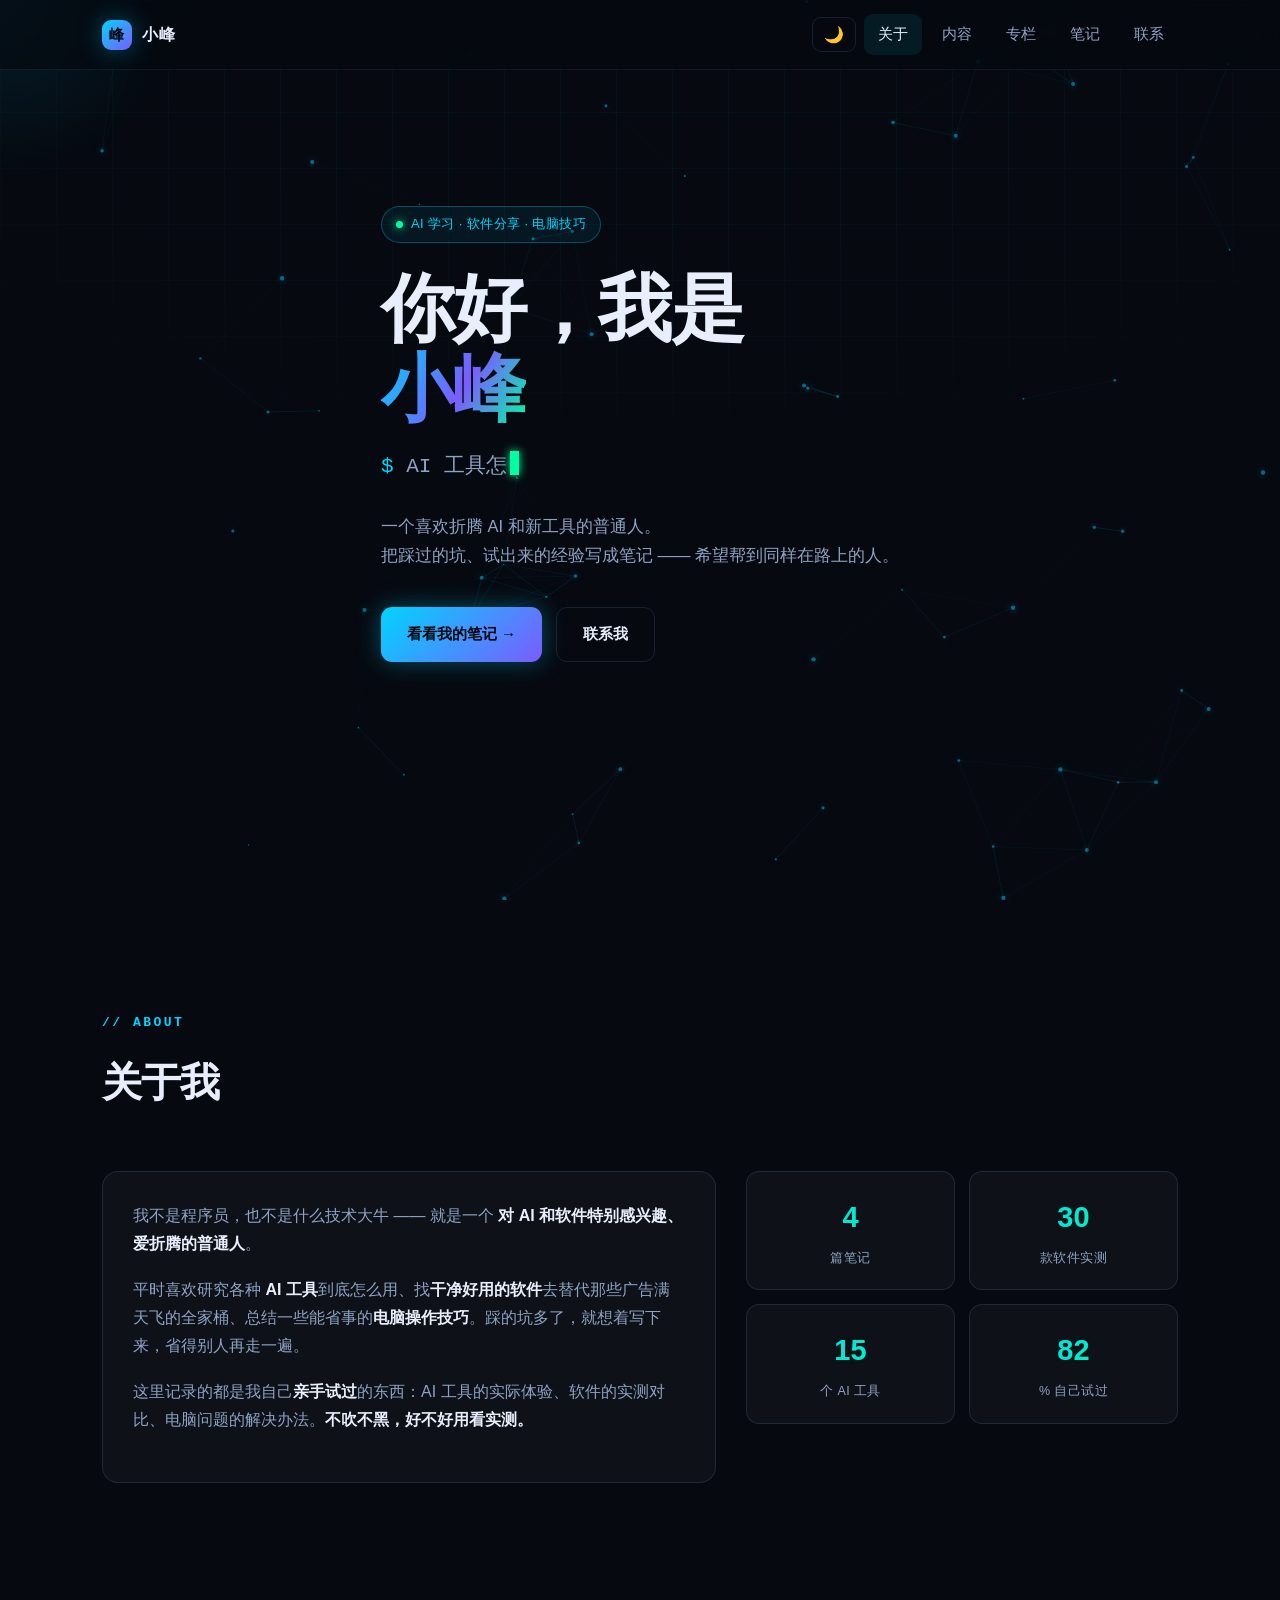
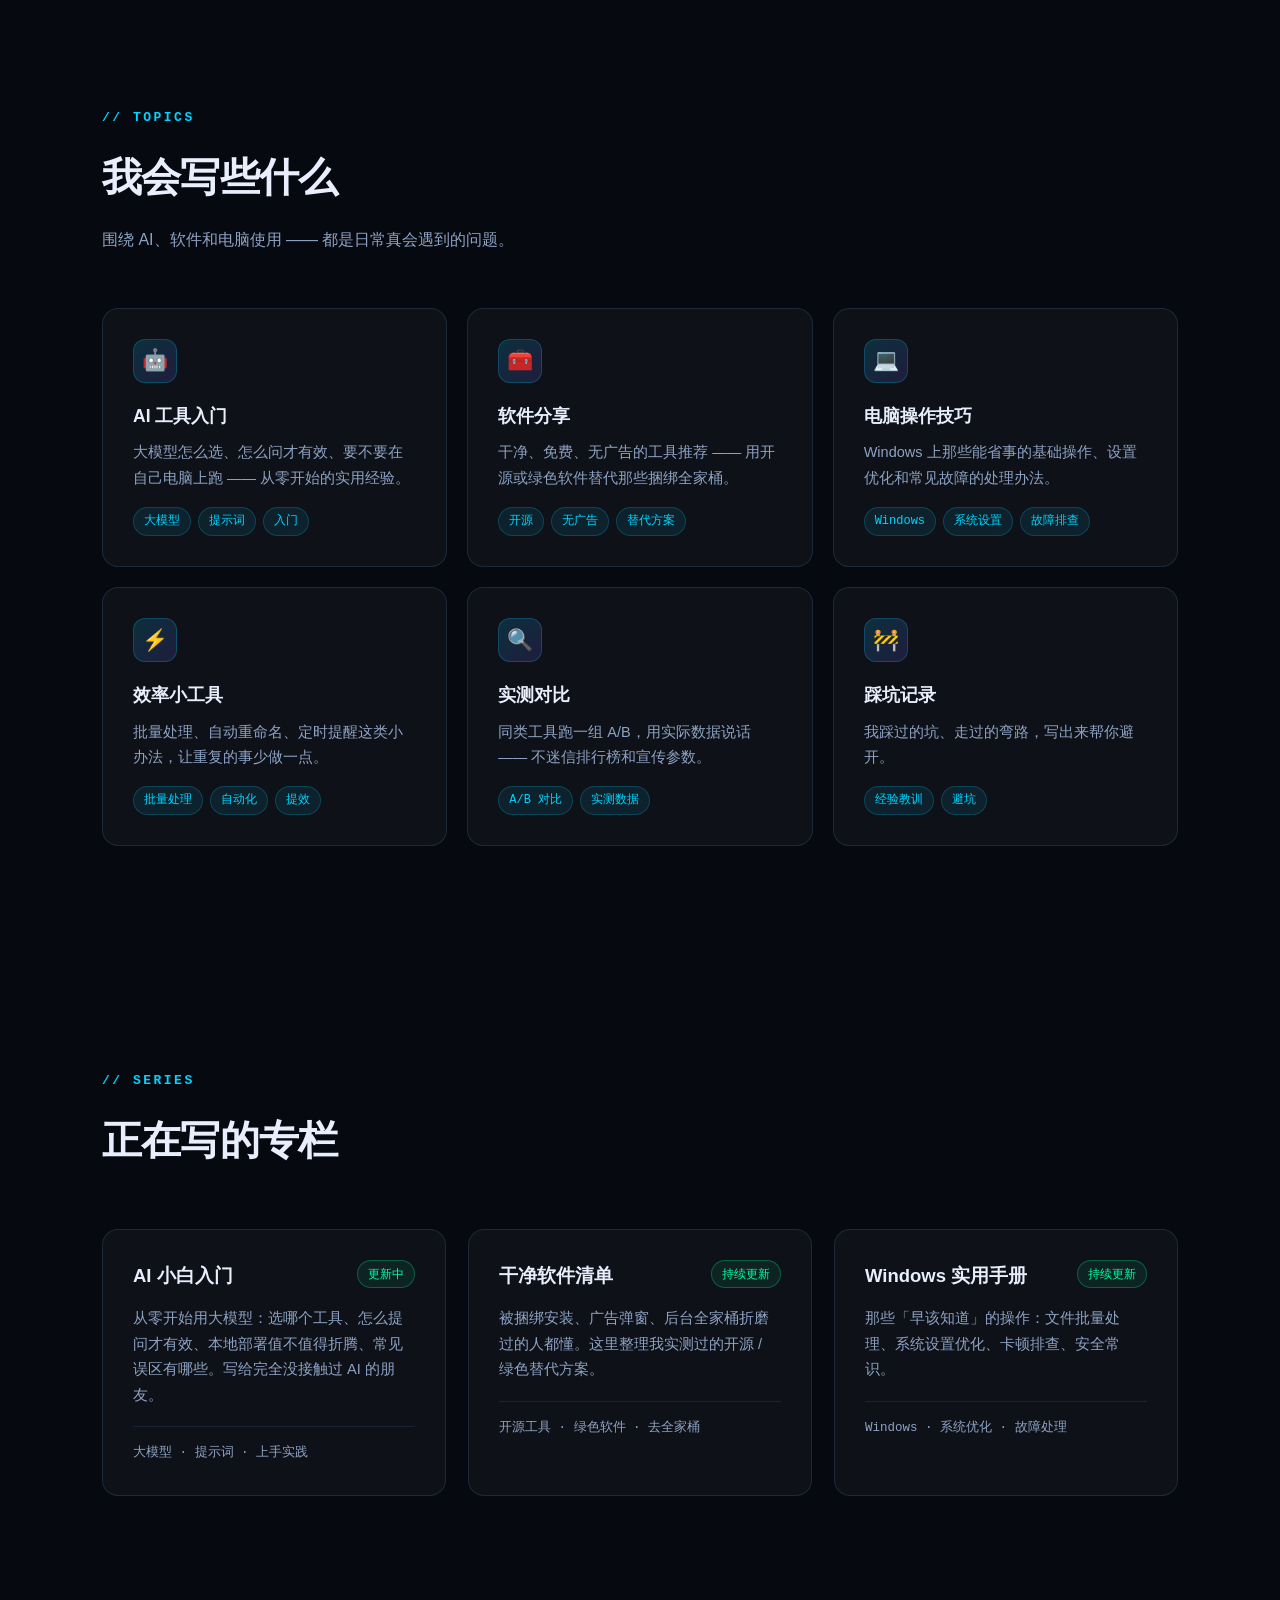
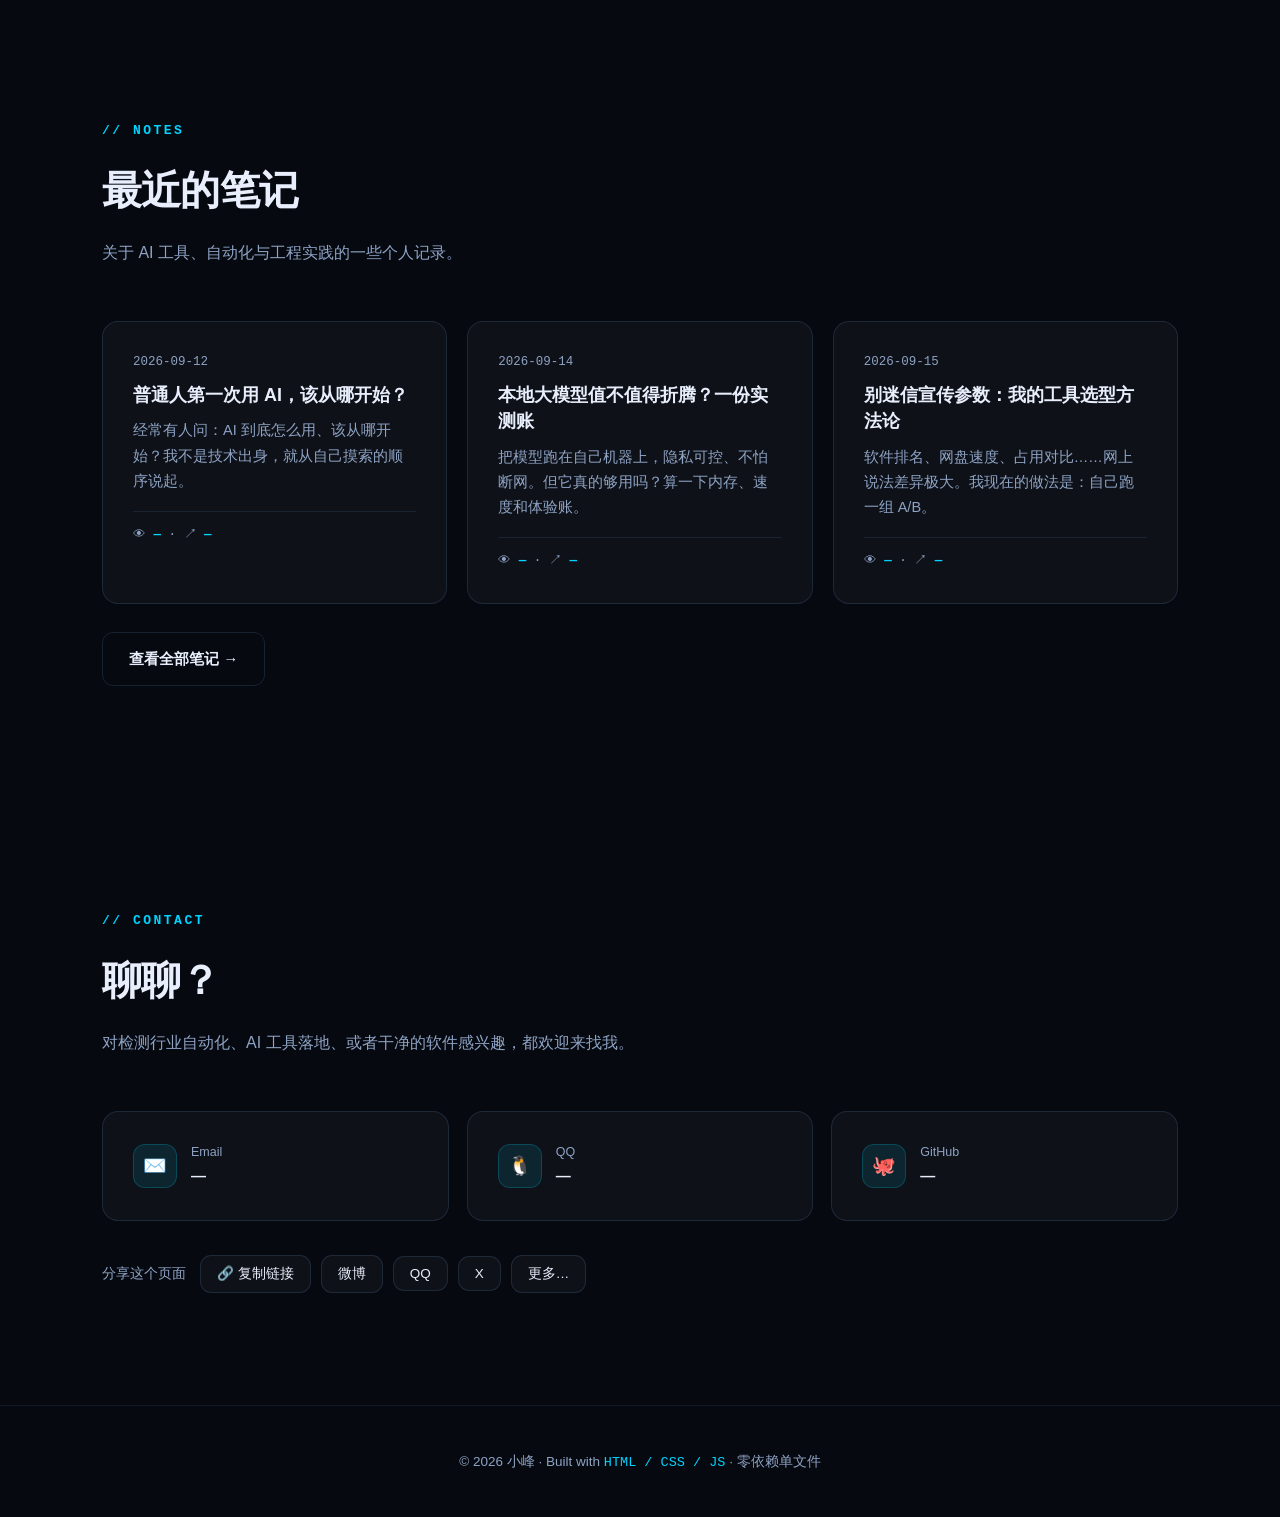
==== commit cbbf8c66: "chore: blank out contact info per user request (email/QQ/GitHub cleared)" ====
--- a/index.html
+++ b/index.html
@@ -473,18 +473,18 @@
       <p>对检测行业自动化、AI 工具落地、或者干净的软件感兴趣，都欢迎来找我。</p>
     </div>
     <div class="contact-grid">
-      <a class="card contact-item reveal" href="mailto:770224527@qq.com">
+      <div class="card contact-item reveal">
         <div class="ci">✉️</div>
-        <div><div class="cl">Email</div><div class="cv">770224527@qq.com</div></div>
-      </a>
-      <a class="card contact-item reveal" href="https://wpa.qq.com/msgrd?v=3&uin=770224527&site=qq&menu=yes" target="_blank" rel="noopener">
+        <div><div class="cl">Email</div><div class="cv">—</div></div>
+      </div>
+      <div class="card contact-item reveal">
         <div class="ci">🐧</div>
-        <div><div class="cl">QQ</div><div class="cv">770224527</div></div>
-      </a>
-      <a class="card contact-item reveal" href="https://github.com/zzzsf777" target="_blank" rel="noopener">
+        <div><div class="cl">QQ</div><div class="cv">—</div></div>
+      </div>
+      <div class="card contact-item reveal">
         <div class="ci">🐙</div>
-        <div><div class="cl">GitHub</div><div class="cv">github.com/zzzsf777</div></div>
-      </a>
+        <div><div class="cl">GitHub</div><div class="cv">—</div></div>
+      </div>
     </div>
 
     <!-- 分享按钮组 -->
